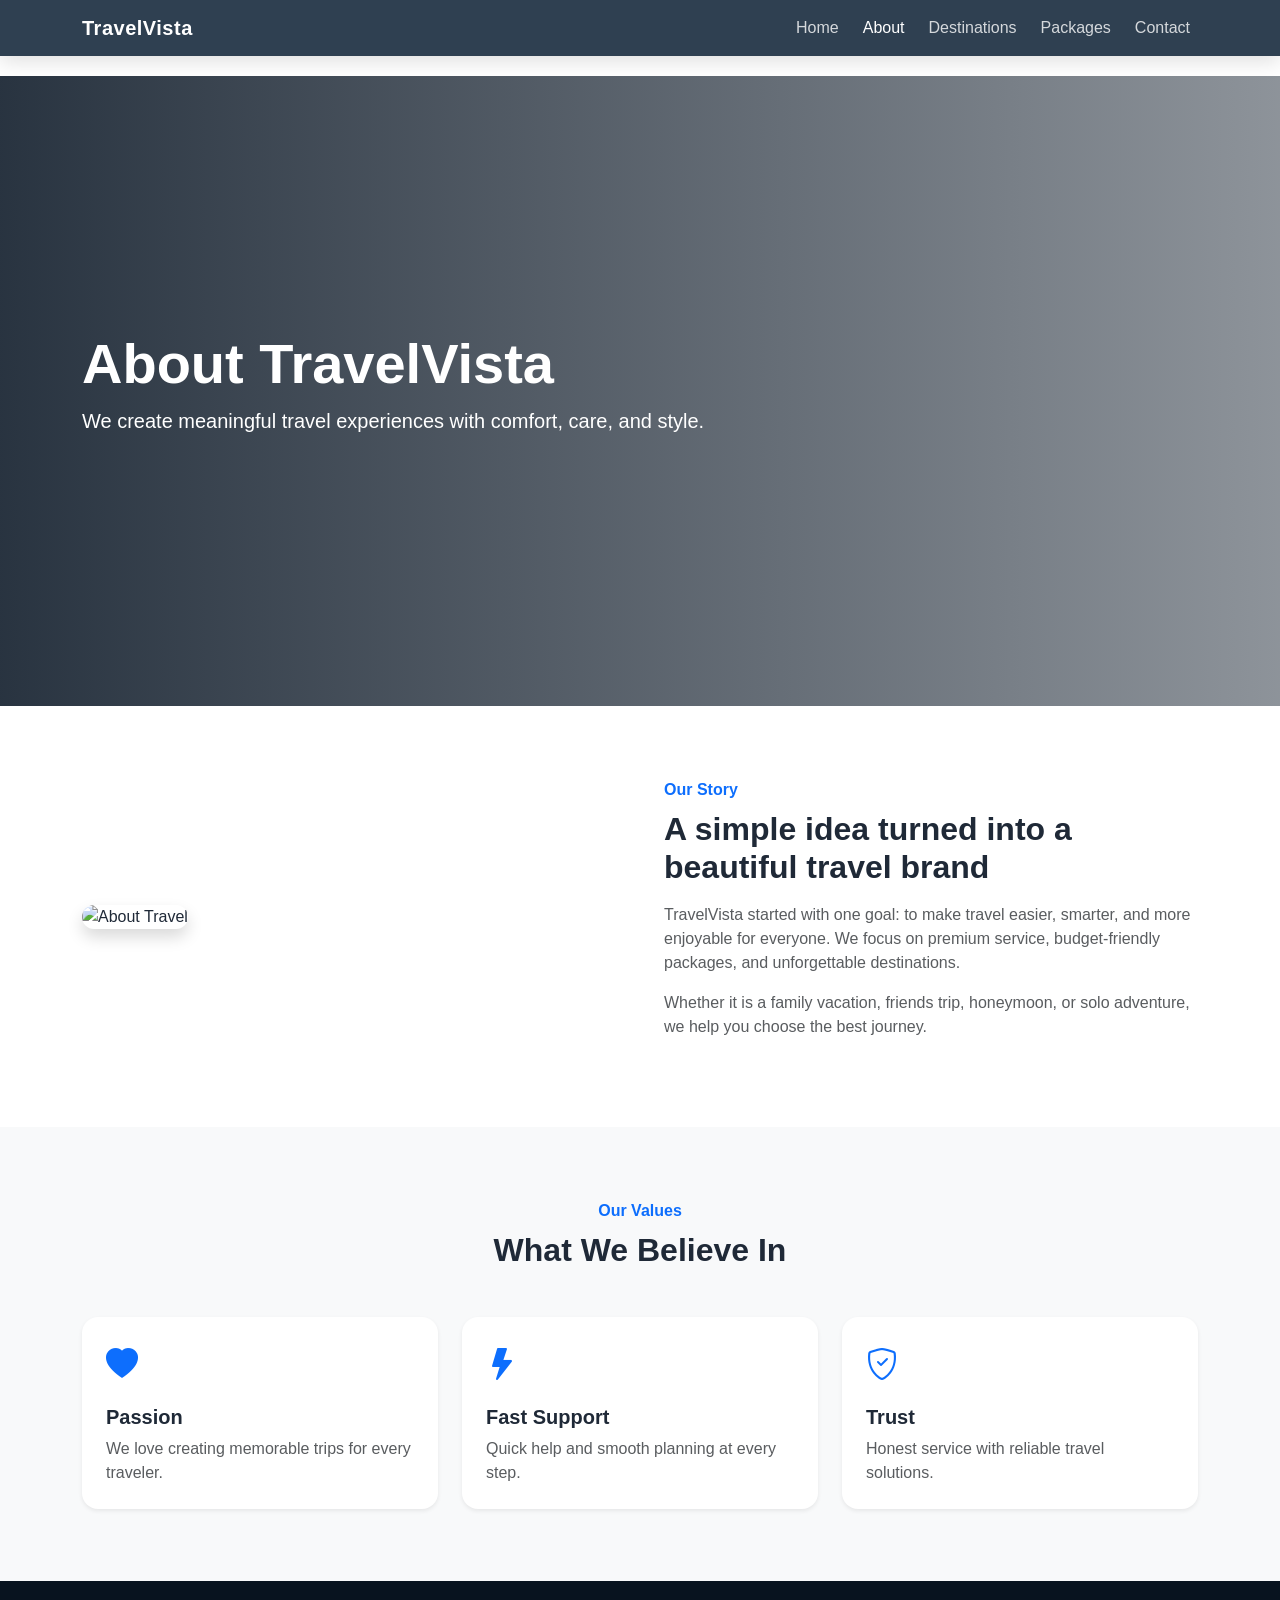
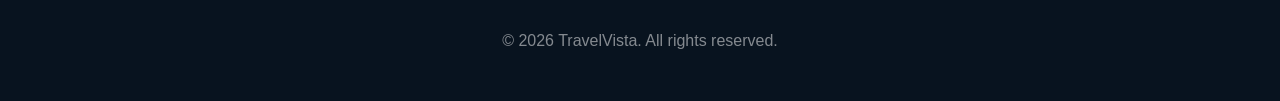
==== about.html @ 8822054f "all update" ====
<!doctype html>
<html lang="en">
<head>
  <meta charset="UTF-8" />
  <meta name="viewport" content="width=device-width, initial-scale=1.0" />
  <title>About | TravelVista</title>
  <link href="https://cdn.jsdelivr.net/npm/bootstrap@5.3.3/dist/css/bootstrap.min.css" rel="stylesheet">
  <link href="https://cdn.jsdelivr.net/npm/bootstrap-icons@1.11.3/font/bootstrap-icons.min.css" rel="stylesheet">
  <link rel="stylesheet" href="assets/css/style.css">
</head>
<body>

  <nav class="navbar navbar-expand-lg navbar-dark fixed-top glass-nav">
    <div class="container">
      <a class="navbar-brand fw-bold" href="index.html">TravelVista</a>
      <button class="navbar-toggler" type="button" data-bs-toggle="collapse" data-bs-target="#mainNav">
        <span class="navbar-toggler-icon"></span>
      </button>
      <div class="collapse navbar-collapse" id="mainNav">
        <ul class="navbar-nav ms-auto gap-lg-2">
          <li class="nav-item"><a class="nav-link" href="index.html">Home</a></li>
          <li class="nav-item"><a class="nav-link active" href="about.html">About</a></li>
          <li class="nav-item"><a class="nav-link" href="destinations.html">Destinations</a></li>
          <li class="nav-item"><a class="nav-link" href="packages.html">Packages</a></li>
          <li class="nav-item"><a class="nav-link" href="contact.html">Contact</a></li>
        </ul>
      </div>
    </div>
  </nav>

  <section class="page-hero about-hero text-white">
    <div class="hero-overlay"></div>
    <div class="container position-relative py-5">
      <div class="py-5 my-5">
        <h1 class="display-4 fw-bold">About TravelVista</h1>
        <p class="lead">We create meaningful travel experiences with comfort, care, and style.</p>
      </div>
    </div>
  </section>

  <section class="py-5">
    <div class="container py-4">
      <div class="row g-5 align-items-center">
        <div class="col-lg-6">
          <img src="https://images.unsplash.com/photo-1527631746610-bca00a040d60?auto=format&fit=crop&w=1200&q=80" class="img-fluid rounded-4 shadow" alt="About Travel">
        </div>
        <div class="col-lg-6">
          <span class="text-primary fw-semibold">Our Story</span>
          <h2 class="fw-bold mt-2">A simple idea turned into a beautiful travel brand</h2>
          <p class="text-muted mt-3">
            TravelVista started with one goal: to make travel easier, smarter, and more enjoyable for everyone.
            We focus on premium service, budget-friendly packages, and unforgettable destinations.
          </p>
          <p class="text-muted">
            Whether it is a family vacation, friends trip, honeymoon, or solo adventure, we help you choose the best journey.
          </p>
        </div>
      </div>
    </div>
  </section>

  <section class="py-5 bg-light">
    <div class="container py-4">
      <div class="text-center mb-5">
        <span class="text-primary fw-semibold">Our Values</span>
        <h2 class="fw-bold mt-2">What We Believe In</h2>
      </div>

      <div class="row g-4">
        <div class="col-md-4">
          <div class="value-card p-4 bg-white rounded-4 shadow-sm h-100">
            <i class="bi bi-heart-fill fs-2 text-primary"></i>
            <h5 class="fw-bold mt-3">Passion</h5>
            <p class="text-muted mb-0">We love creating memorable trips for every traveler.</p>
          </div>
        </div>
        <div class="col-md-4">
          <div class="value-card p-4 bg-white rounded-4 shadow-sm h-100">
            <i class="bi bi-lightning-fill fs-2 text-primary"></i>
            <h5 class="fw-bold mt-3">Fast Support</h5>
            <p class="text-muted mb-0">Quick help and smooth planning at every step.</p>
          </div>
        </div>
        <div class="col-md-4">
          <div class="value-card p-4 bg-white rounded-4 shadow-sm h-100">
            <i class="bi bi-shield-check fs-2 text-primary"></i>
            <h5 class="fw-bold mt-3">Trust</h5>
            <p class="text-muted mb-0">Honest service with reliable travel solutions.</p>
          </div>
        </div>
      </div>
    </div>
  </section>

  <footer class="footer-section text-white py-5">
    <div class="container">
      <p class="text-center mb-0 text-white-50">© 2026 TravelVista. All rights reserved.</p>
    </div>
  </footer>

  <script src="https://cdn.jsdelivr.net/npm/bootstrap@5.3.3/dist/js/bootstrap.bundle.min.js"></script>
  <script src="assets/js/main.js"></script>
</body>
</html>
---- assets/css/style.css ----
:root {
  --primary: #0d6efd;
  --dark: #0b1f33;
  --light: #f8fbff;
}

* {
  scroll-behavior: smooth;
}

body {
  font-family: Arial, sans-serif;
  background: #fff;
  color: #1f2937;
  padding-top: 76px;
}

.glass-nav {
  background: rgba(11, 31, 51, 0.85);
  backdrop-filter: blur(10px);
  box-shadow: 0 6px 20px rgba(0,0,0,0.12);
}

.navbar-brand {
  letter-spacing: 0.5px;
}

.nav-link {
  color: rgba(255,255,255,0.8) !important;
  font-weight: 500;
}

.nav-link:hover,
.nav-link.active {
  color: #fff !important;
}

.hero-section,
.page-hero {
  position: relative;
  min-height: 100vh;
  display: flex;
  align-items: center;
  background-size: cover;
  background-position: center;
}

.hero-section {
  background-image: url('https://images.unsplash.com/photo-1503220317375-aaad61436b1b?auto=format&fit=crop&w=1600&q=80');
}

.about-hero {
  min-height: 70vh;
  background-image: url('https://images.unsplash.com/photo-1500835556837-99ac94a94552?auto=format&fit=crop&w=1600&q=80');
}

.destinations-hero {
  min-height: 70vh;
  background-image: url('https://images.unsplash.com/photo-1469854523086-cc02fe5d8800?auto=format&fit=crop&w=1600&q=80');
}

.packages-hero {
  min-height: 70vh;
  background-image: url('https://images.unsplash.com/photo-1502920917128-1aa500764cbd?auto=format&fit=crop&w=1600&q=80');
}

.contact-hero {
  min-height: 70vh;
  background-image: url('https://images.unsplash.com/photo-1522093007474-d86e9bf7ba3b?auto=format&fit=crop&w=1600&q=80');
}

.hero-overlay {
  position: absolute;
  inset: 0;
  background: linear-gradient(90deg, rgba(3,16,31,0.85), rgba(3,16,31,0.45));
}

.hero-content,
.page-hero .container {
  z-index: 2;
}

.search-card {
  border-radius: 24px;
}

.destination-card,
.package-card,
.value-card,
.feature-box,
.testimonial-card {
  transition: all 0.3s ease;
}

.destination-card:hover,
.package-card:hover,
.value-card:hover,
.feature-box:hover,
.testimonial-card:hover {
  transform: translateY(-6px);
}

.destination-card img,
.package-card img {
  height: 220px;
  object-fit: cover;
}

.footer-section {
  background: #08131f;
}

.footer-section a {
  color: rgba(255,255,255,0.7);
  text-decoration: none;
}

.footer-section a:hover {
  color: #fff;
}

.form-control,
.form-select {
  border-radius: 12px;
  padding: 0.9rem 1rem;
}

.btn {
  border-radius: 12px;
}

img {
  max-width: 100%;
}

section {
  overflow: hidden;
}
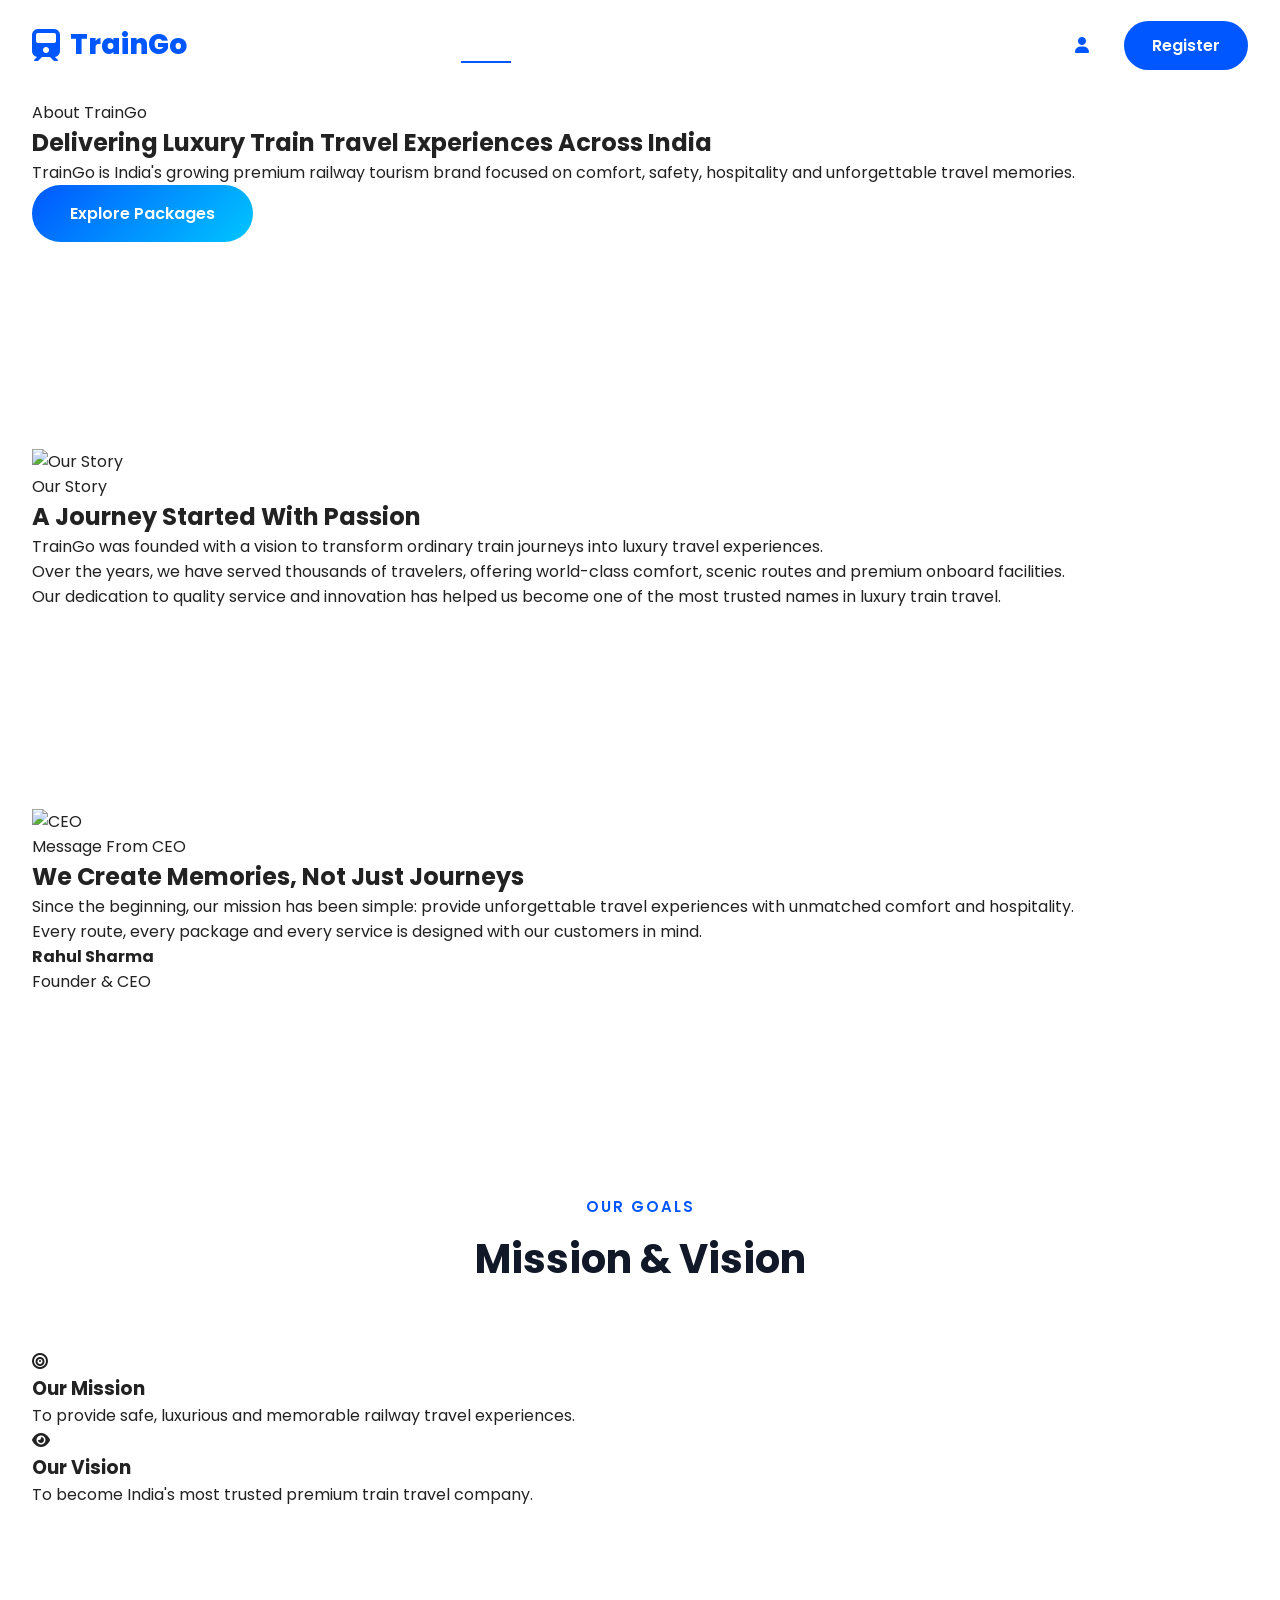
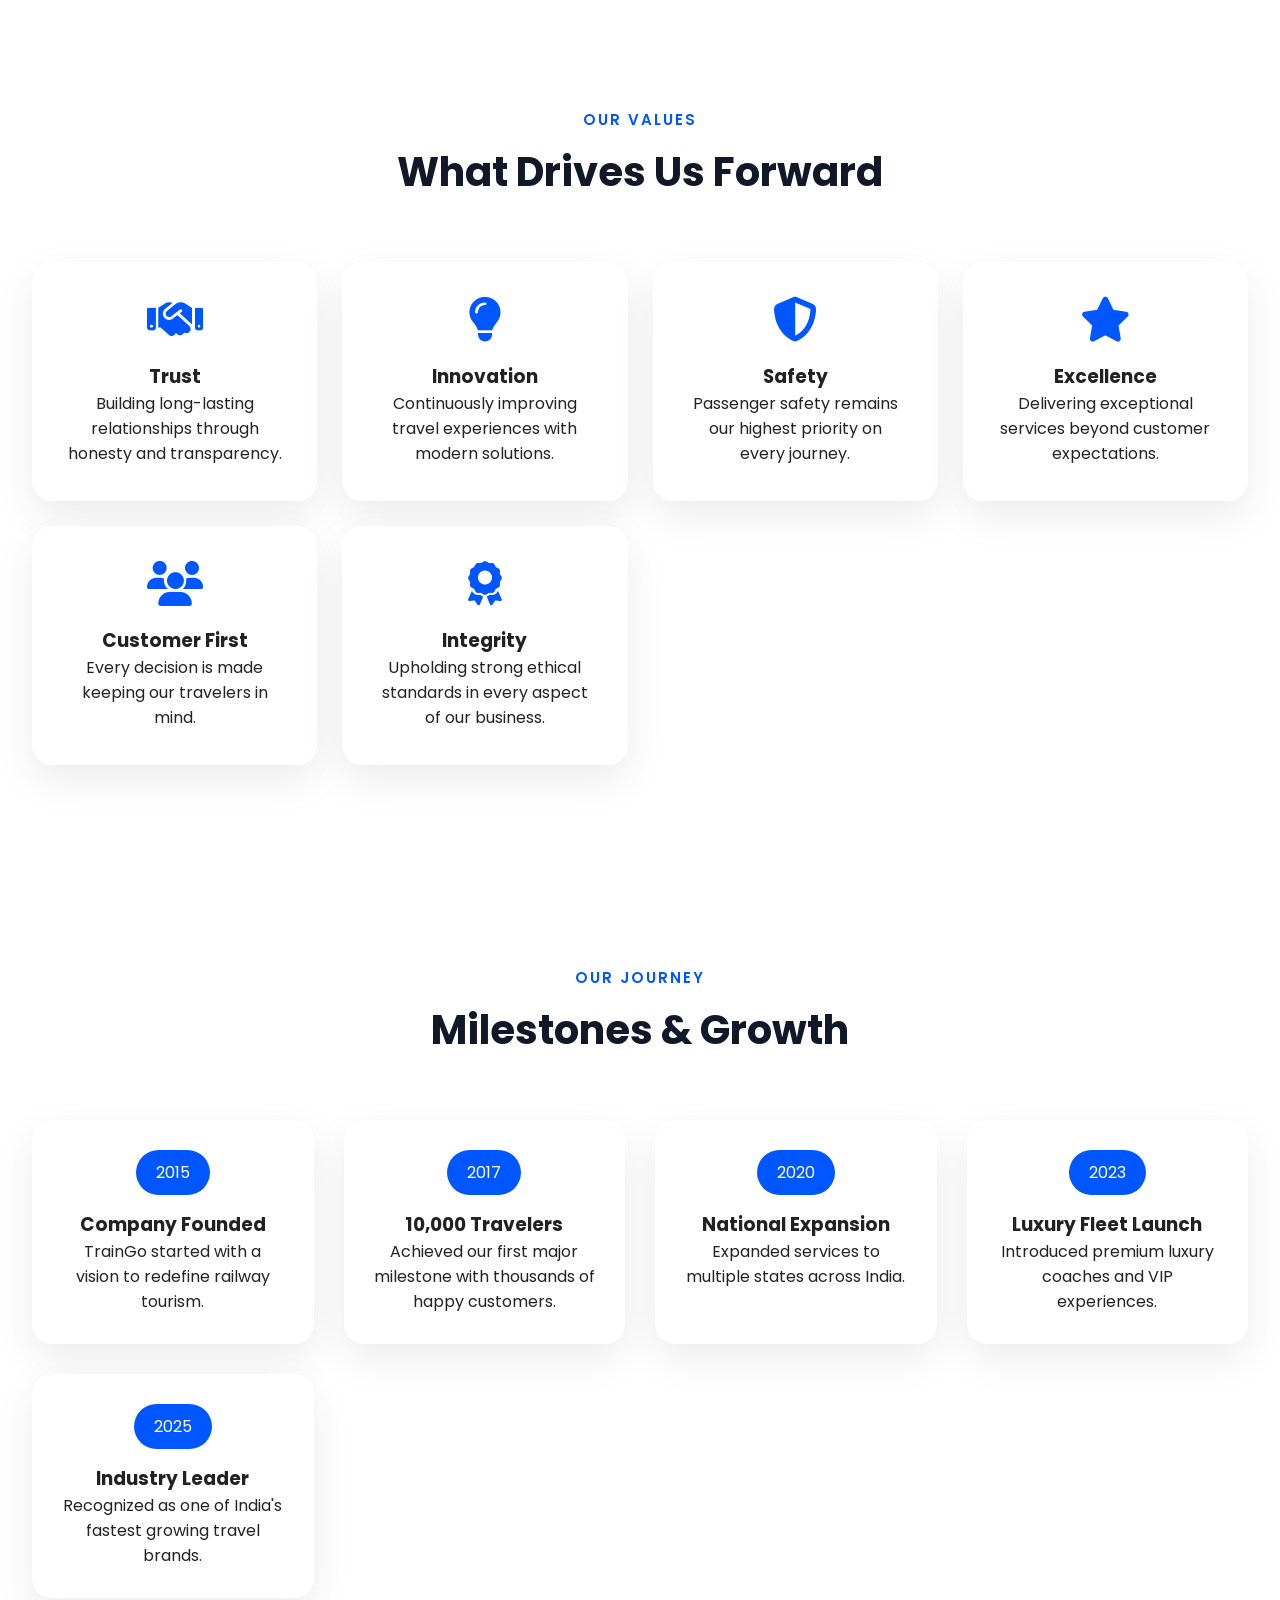
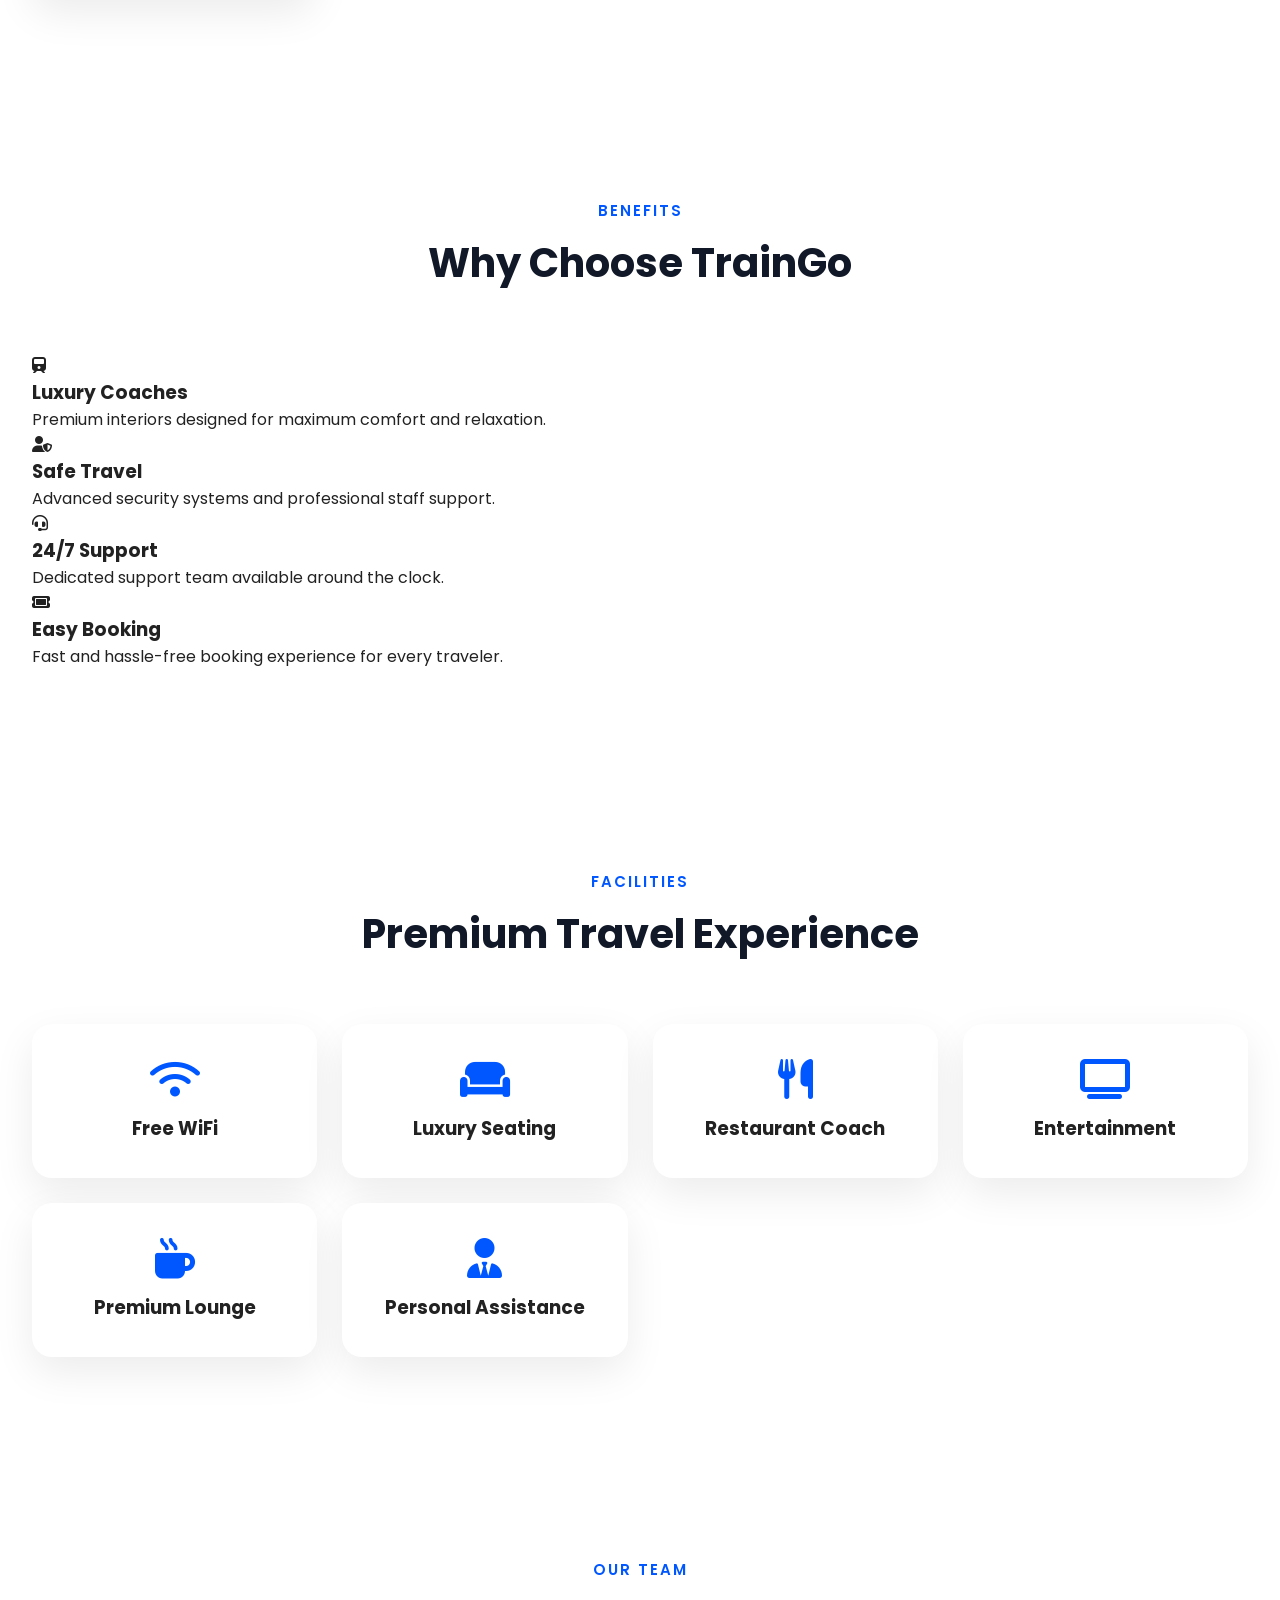
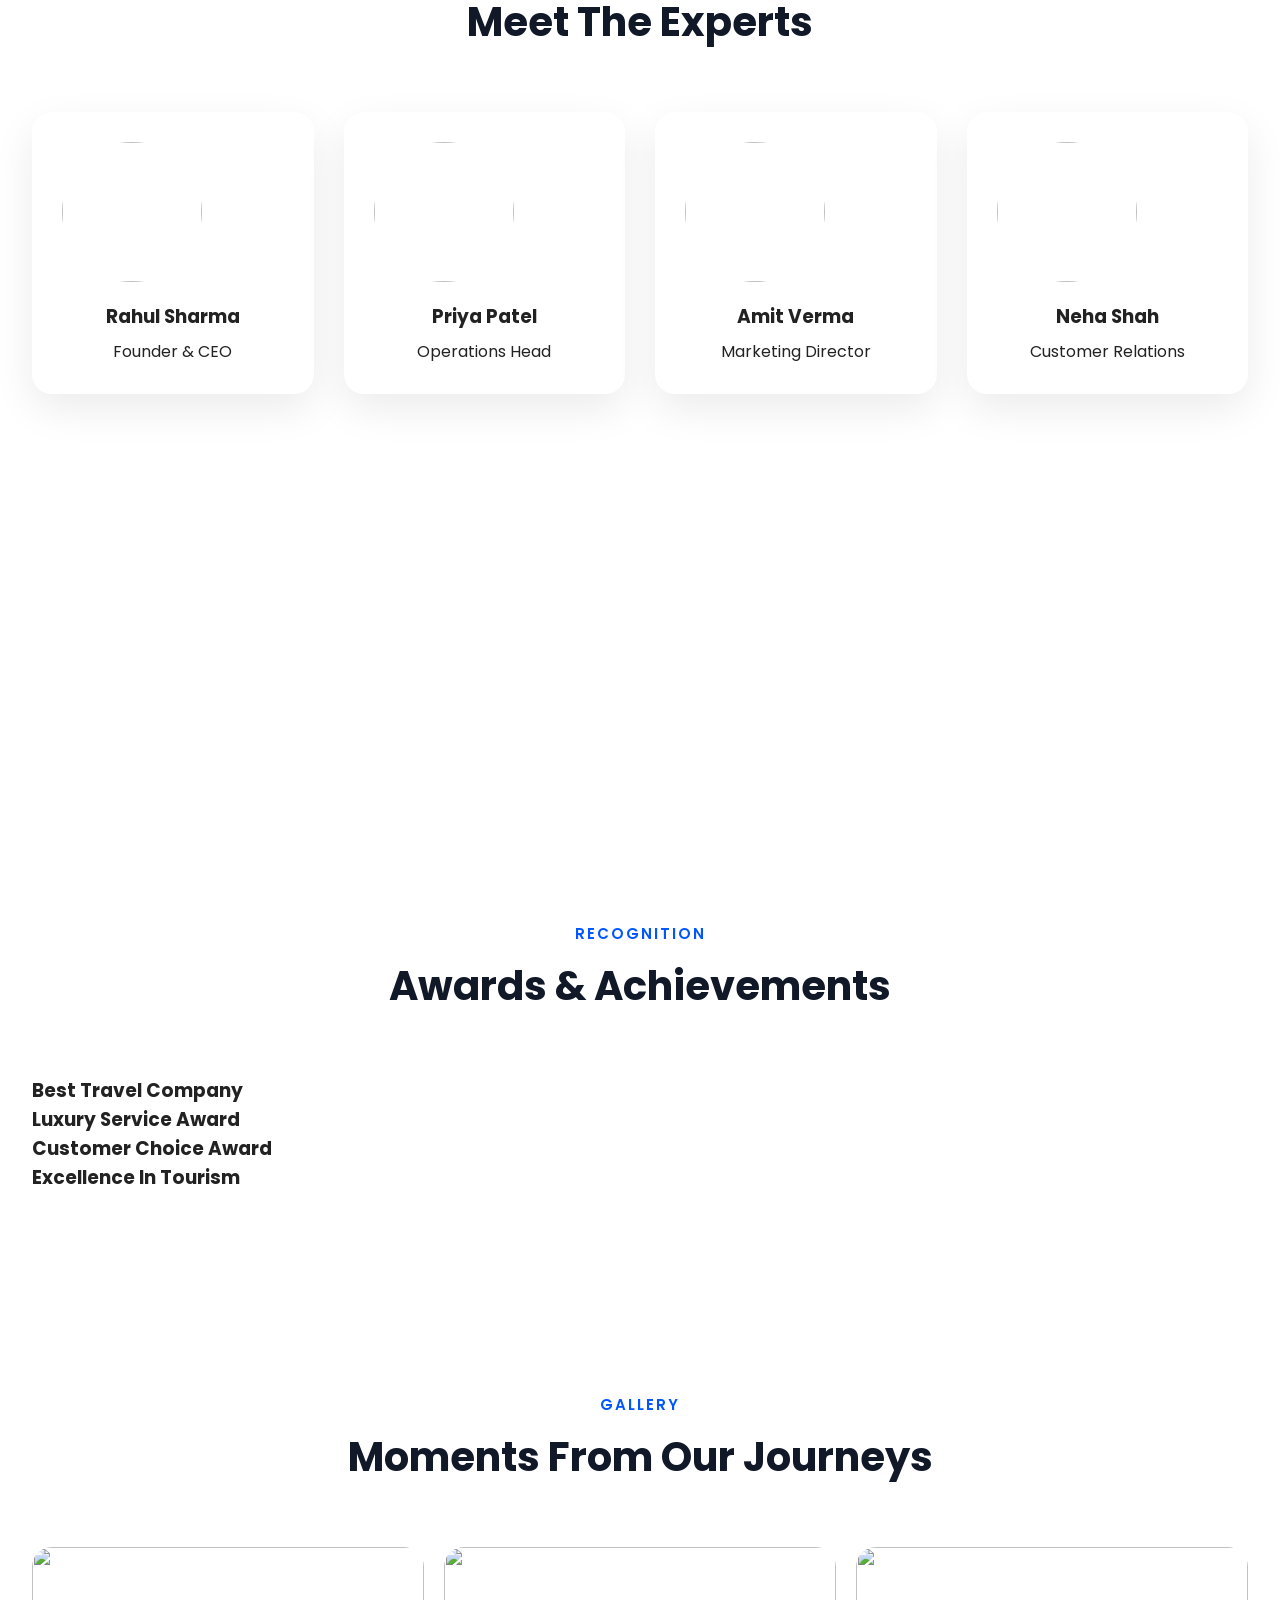
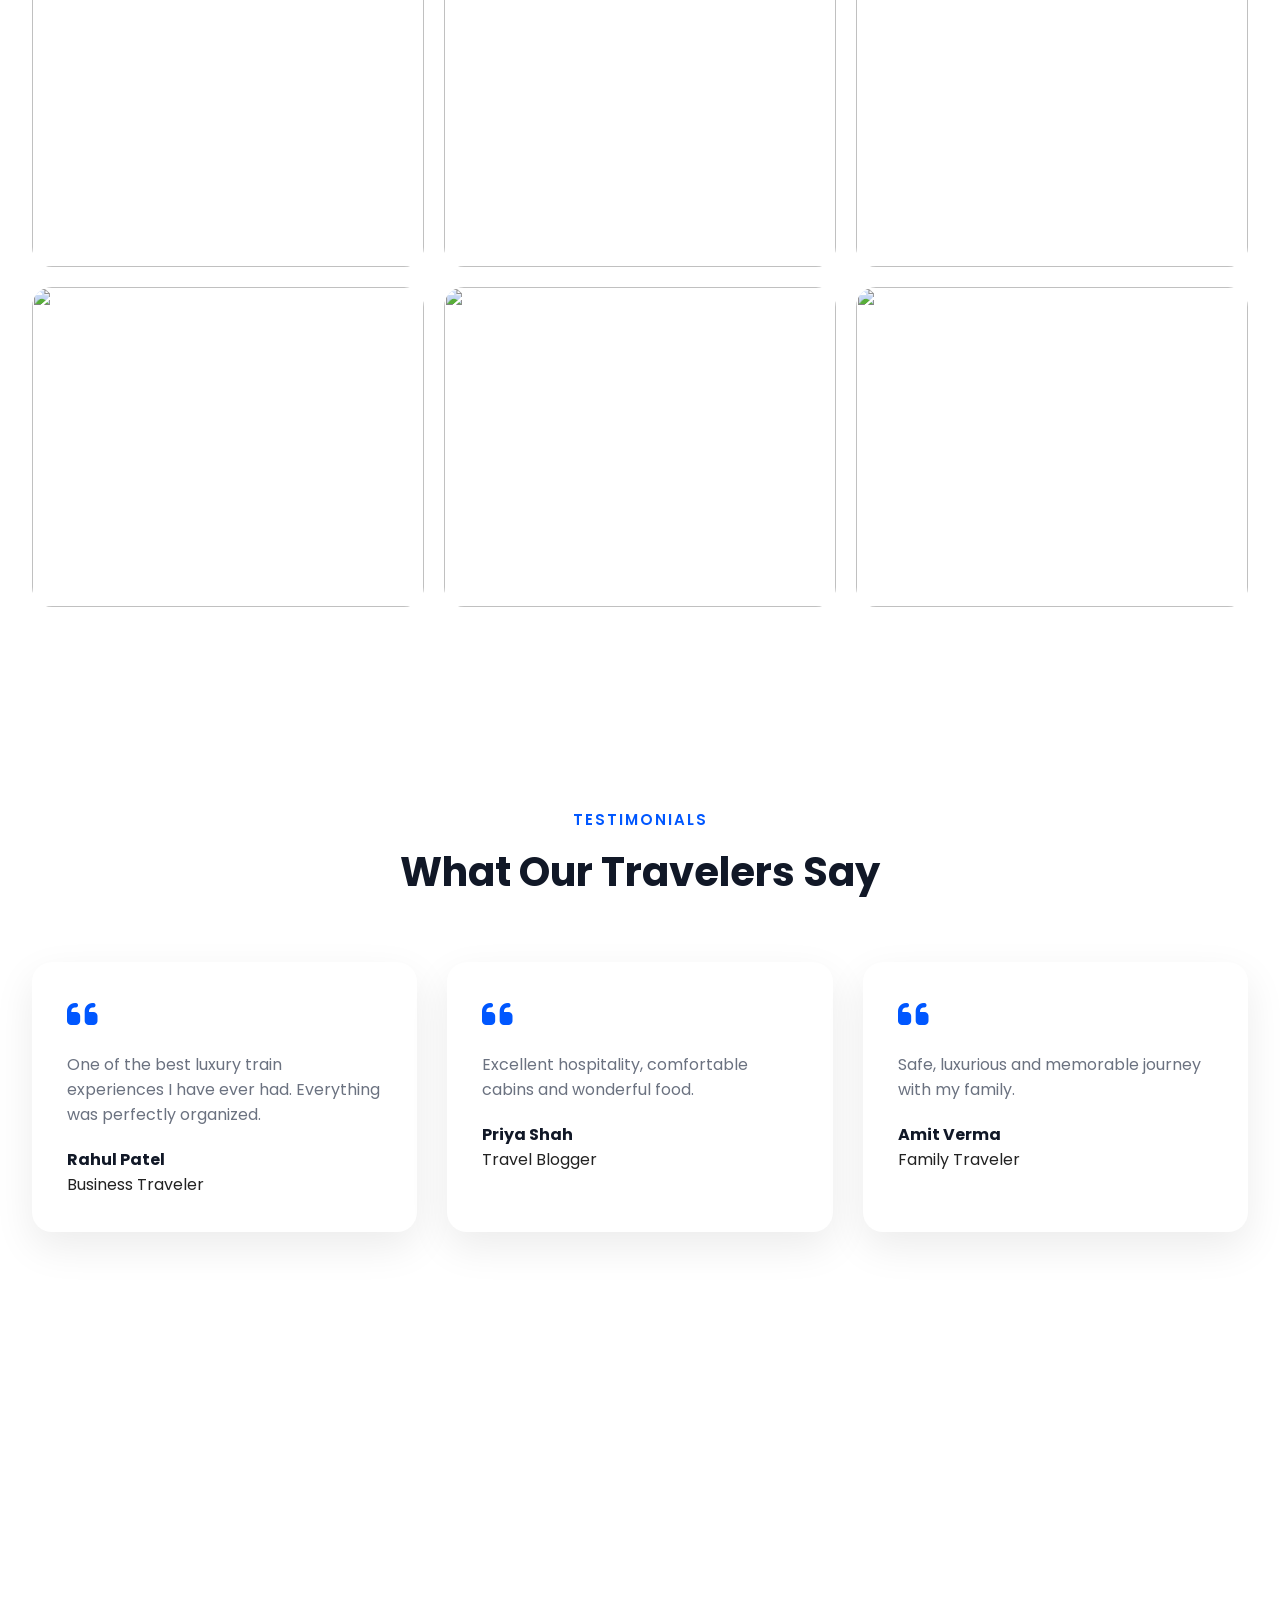
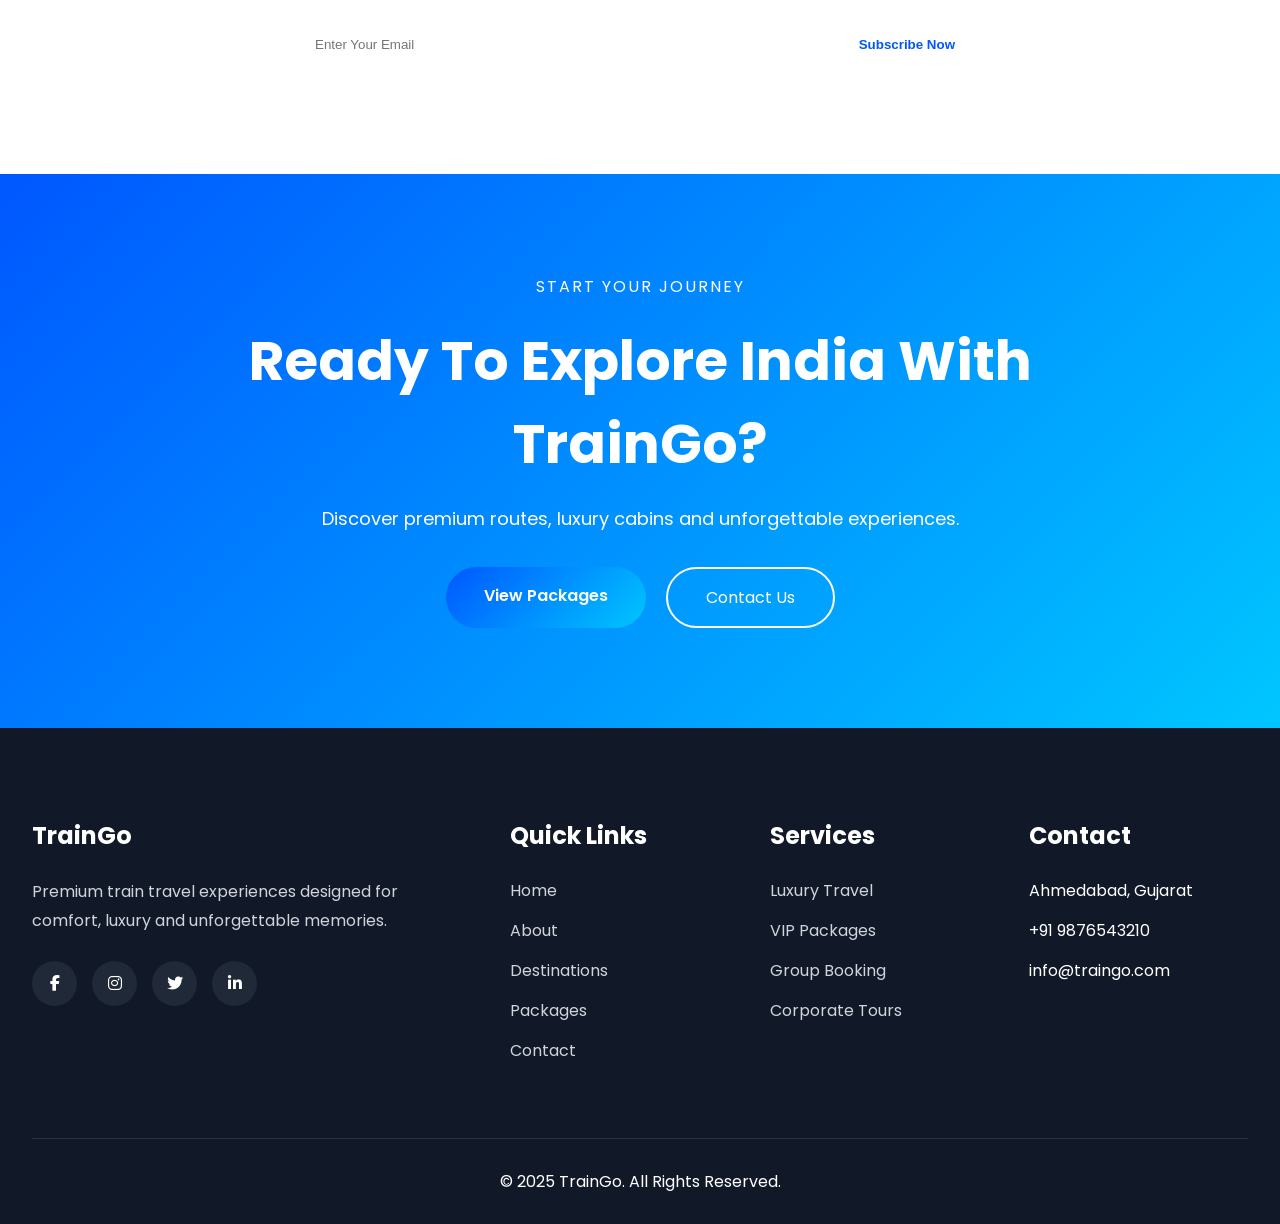
==== commit c1e2cd30: "all" ====
--- a/about.html
+++ b/about.html
@@ -1,104 +1,980 @@
-<!doctype html>
+<!DOCTYPE html>
 <html lang="en">
+
 <head>
-  <meta charset="UTF-8" />
-  <meta name="viewport" content="width=device-width, initial-scale=1.0" />
-  <title>About | TravelVista</title>
-  <link href="https://cdn.jsdelivr.net/npm/bootstrap@5.3.3/dist/css/bootstrap.min.css" rel="stylesheet">
-  <link href="https://cdn.jsdelivr.net/npm/bootstrap-icons@1.11.3/font/bootstrap-icons.min.css" rel="stylesheet">
-  <link rel="stylesheet" href="assets/css/style.css">
+    <meta charset="UTF-8">
+    <meta name="viewport" content="width=device-width, initial-scale=1.0">
+    <title>TrainGo | Luxury Train Travel</title>
+
+    <!-- <link rel="stylesheet" href="css/style.css">
+    <link rel="stylesheet" href="css/responsive.css"> -->
+
+    <link rel="stylesheet" href="./assets/css/style.css">
+    <link rel="stylesheet" href="./assets/css/responsive.css">
+
+    <link rel="preconnect" href="https://fonts.googleapis.com">
+    <link href="https://fonts.googleapis.com/css2?family=Poppins:wght@300;400;500;600;700;800&display=swap"
+        rel="stylesheet">
+
+    <link rel="stylesheet" href="https://cdnjs.cloudflare.com/ajax/libs/font-awesome/6.5.1/css/all.min.css">
 </head>
+
 <body>
 
-  <nav class="navbar navbar-expand-lg navbar-dark fixed-top glass-nav">
-    <div class="container">
-      <a class="navbar-brand fw-bold" href="index.html">TravelVista</a>
-      <button class="navbar-toggler" type="button" data-bs-toggle="collapse" data-bs-target="#mainNav">
-        <span class="navbar-toggler-icon"></span>
-      </button>
-      <div class="collapse navbar-collapse" id="mainNav">
-        <ul class="navbar-nav ms-auto gap-lg-2">
-          <li class="nav-item"><a class="nav-link" href="index.html">Home</a></li>
-          <li class="nav-item"><a class="nav-link active" href="about.html">About</a></li>
-          <li class="nav-item"><a class="nav-link" href="destinations.html">Destinations</a></li>
-          <li class="nav-item"><a class="nav-link" href="packages.html">Packages</a></li>
-          <li class="nav-item"><a class="nav-link" href="contact.html">Contact</a></li>
-        </ul>
-      </div>
-    </div>
-  </nav>
-
-  <section class="page-hero about-hero text-white">
-    <div class="hero-overlay"></div>
-    <div class="container position-relative py-5">
-      <div class="py-5 my-5">
-        <h1 class="display-4 fw-bold">About TravelVista</h1>
-        <p class="lead">We create meaningful travel experiences with comfort, care, and style.</p>
-      </div>
-    </div>
-  </section>
-
-  <section class="py-5">
-    <div class="container py-4">
-      <div class="row g-5 align-items-center">
-        <div class="col-lg-6">
-          <img src="https://images.unsplash.com/photo-1527631746610-bca00a040d60?auto=format&fit=crop&w=1200&q=80" class="img-fluid rounded-4 shadow" alt="About Travel">
-        </div>
-        <div class="col-lg-6">
-          <span class="text-primary fw-semibold">Our Story</span>
-          <h2 class="fw-bold mt-2">A simple idea turned into a beautiful travel brand</h2>
-          <p class="text-muted mt-3">
-            TravelVista started with one goal: to make travel easier, smarter, and more enjoyable for everyone.
-            We focus on premium service, budget-friendly packages, and unforgettable destinations.
-          </p>
-          <p class="text-muted">
-            Whether it is a family vacation, friends trip, honeymoon, or solo adventure, we help you choose the best journey.
-          </p>
-        </div>
-      </div>
-    </div>
-  </section>
-
-  <section class="py-5 bg-light">
-    <div class="container py-4">
-      <div class="text-center mb-5">
-        <span class="text-primary fw-semibold">Our Values</span>
-        <h2 class="fw-bold mt-2">What We Believe In</h2>
-      </div>
-
-      <div class="row g-4">
-        <div class="col-md-4">
-          <div class="value-card p-4 bg-white rounded-4 shadow-sm h-100">
-            <i class="bi bi-heart-fill fs-2 text-primary"></i>
-            <h5 class="fw-bold mt-3">Passion</h5>
-            <p class="text-muted mb-0">We love creating memorable trips for every traveler.</p>
+    <!-- ================= NAVBAR ================= -->
+
+    <header class="header">
+
+        <div class="container">
+
+            <nav class="navbar">
+
+                <div class="logo">
+                    <i class="fa-solid fa-train"></i>
+                    <span>TrainGo</span>
+                </div>
+
+                <ul class="nav-links">
+
+                    <li><a href="index.html">Home</a></li>
+
+                    <li><a href="about.html">About</a></li>
+
+                    <li><a href="destinations.html">Destinations</a></li>
+
+                    <li><a href="packages.html">Packages</a></li>
+
+                    <li><a href="contact.html">Contact</a></li>
+
+                </ul>
+
+                <div class="nav-actions">
+
+                    <a href="#" class="profile">
+                        <i class="fa-solid fa-user"></i>
+                    </a>
+
+                    <a href="login-register.html" class="register-btn">
+                        Register
+                    </a>
+
+                </div>
+
+            </nav>
+
+        </div>
+
+    </header>
+
+  <!-- ================= HERO ================= -->
+
+  <section class="about-hero">
+
+    <div class="overlay"></div>
+
+    <div class="container">
+
+      <div class="about-hero-content">
+
+        <span>
+          About TrainGo
+        </span>
+
+        <h1>
+
+          Delivering Luxury
+          Train Travel Experiences
+          Across India
+
+        </h1>
+
+        <p>
+
+          TrainGo is India's growing
+          premium railway tourism brand
+          focused on comfort, safety,
+          hospitality and unforgettable
+          travel memories.
+
+        </p>
+
+        <a href="packages.html" class="primary-btn">
+
+          Explore Packages
+
+        </a>
+
+      </div>
+
+    </div>
+
+  </section>
+
+  <!-- ================= OUR STORY ================= -->
+
+  <section class="our-story">
+
+    <div class="container">
+
+      <div class="story-grid">
+
+        <div class="story-image">
+
+          <img src="images/train1.jpg" alt="Our Story">
+
+        </div>
+
+        <div class="story-content">
+
+          <span>
+            Our Story
+          </span>
+
+          <h2>
+
+            A Journey Started
+            With Passion
+
+          </h2>
+
+          <p>
+
+            TrainGo was founded with a
+            vision to transform ordinary
+            train journeys into luxury
+            travel experiences.
+
+          </p>
+
+          <p>
+
+            Over the years, we have served
+            thousands of travelers,
+            offering world-class comfort,
+            scenic routes and premium
+            onboard facilities.
+
+          </p>
+
+          <p>
+
+            Our dedication to quality
+            service and innovation has
+            helped us become one of the
+            most trusted names in luxury
+            train travel.
+
+          </p>
+
+        </div>
+
+      </div>
+
+    </div>
+
+  </section>
+
+  <!-- ================= CEO MESSAGE ================= -->
+
+  <section class="ceo-section">
+
+    <div class="container">
+
+      <div class="ceo-grid">
+
+        <div class="ceo-image">
+
+          <img src="images/user.png" alt="CEO">
+
+        </div>
+
+        <div class="ceo-content">
+
+          <span>
+            Message From CEO
+          </span>
+
+          <h2>
+
+            We Create Memories,
+            Not Just Journeys
+
+          </h2>
+
+          <p>
+
+            Since the beginning, our
+            mission has been simple:
+            provide unforgettable travel
+            experiences with unmatched
+            comfort and hospitality.
+
+          </p>
+
+          <p>
+
+            Every route, every package
+            and every service is designed
+            with our customers in mind.
+
+          </p>
+
+          <h4>
+            Rahul Sharma
+          </h4>
+
+          <p>
+            Founder & CEO
+          </p>
+
+        </div>
+
+      </div>
+
+    </div>
+
+  </section>
+
+  <!-- ================= MISSION VISION ================= -->
+
+  <section class="mission-vision">
+
+    <div class="container">
+
+      <div class="section-title">
+
+        <span>
+          Our Goals
+        </span>
+
+        <h2>
+
+          Mission & Vision
+
+        </h2>
+
+      </div>
+
+      <div class="mv-grid">
+
+        <div class="mv-card">
+
+          <i class="fa-solid fa-bullseye"></i>
+
+          <h3>
+            Our Mission
+          </h3>
+
+          <p>
+
+            To provide safe,
+            luxurious and memorable
+            railway travel experiences.
+
+          </p>
+
+        </div>
+
+        <div class="mv-card">
+
+          <i class="fa-solid fa-eye"></i>
+
+          <h3>
+            Our Vision
+          </h3>
+
+          <p>
+
+            To become India's most
+            trusted premium train
+            travel company.
+
+          </p>
+
+        </div>
+
+      </div>
+
+    </div>
+
+  </section>
+  <!-- ================= CORE VALUES ================= -->
+
+  <section class="core-values">
+
+    <div class="container">
+
+      <div class="section-title">
+
+        <span>Our Values</span>
+
+        <h2>What Drives Us Forward</h2>
+
+      </div>
+
+      <div class="values-grid">
+
+        <div class="value-card">
+          <i class="fa-solid fa-handshake"></i>
+          <h3>Trust</h3>
+          <p>
+            Building long-lasting relationships through honesty and transparency.
+          </p>
+        </div>
+
+        <div class="value-card">
+          <i class="fa-solid fa-lightbulb"></i>
+          <h3>Innovation</h3>
+          <p>
+            Continuously improving travel experiences with modern solutions.
+          </p>
+        </div>
+
+        <div class="value-card">
+          <i class="fa-solid fa-shield-halved"></i>
+          <h3>Safety</h3>
+          <p>
+            Passenger safety remains our highest priority on every journey.
+          </p>
+        </div>
+
+        <div class="value-card">
+          <i class="fa-solid fa-star"></i>
+          <h3>Excellence</h3>
+          <p>
+            Delivering exceptional services beyond customer expectations.
+          </p>
+        </div>
+
+        <div class="value-card">
+          <i class="fa-solid fa-users"></i>
+          <h3>Customer First</h3>
+          <p>
+            Every decision is made keeping our travelers in mind.
+          </p>
+        </div>
+
+        <div class="value-card">
+          <i class="fa-solid fa-award"></i>
+          <h3>Integrity</h3>
+          <p>
+            Upholding strong ethical standards in every aspect of our business.
+          </p>
+        </div>
+
+      </div>
+
+    </div>
+
+  </section>
+
+  <!-- ================= TIMELINE ================= -->
+
+  <section class="timeline-section">
+
+    <div class="container">
+
+      <div class="section-title">
+
+        <span>Our Journey</span>
+
+        <h2>Milestones & Growth</h2>
+
+      </div>
+
+      <div class="timeline">
+
+        <div class="timeline-item">
+          <span>2015</span>
+          <h3>Company Founded</h3>
+          <p>
+            TrainGo started with a vision to redefine railway tourism.
+          </p>
+        </div>
+
+        <div class="timeline-item">
+          <span>2017</span>
+          <h3>10,000 Travelers</h3>
+          <p>
+            Achieved our first major milestone with thousands of happy customers.
+          </p>
+        </div>
+
+        <div class="timeline-item">
+          <span>2020</span>
+          <h3>National Expansion</h3>
+          <p>
+            Expanded services to multiple states across India.
+          </p>
+        </div>
+
+        <div class="timeline-item">
+          <span>2023</span>
+          <h3>Luxury Fleet Launch</h3>
+          <p>
+            Introduced premium luxury coaches and VIP experiences.
+          </p>
+        </div>
+
+        <div class="timeline-item">
+          <span>2025</span>
+          <h3>Industry Leader</h3>
+          <p>
+            Recognized as one of India's fastest growing travel brands.
+          </p>
+        </div>
+
+      </div>
+
+    </div>
+
+  </section>
+
+  <!-- ================= WHY CHOOSE US ================= -->
+
+  <section class="why-about">
+
+    <div class="container">
+
+      <div class="section-title">
+
+        <span>Benefits</span>
+
+        <h2>Why Choose TrainGo</h2>
+
+      </div>
+
+      <div class="benefits-grid">
+
+        <div class="benefit-card">
+          <i class="fa-solid fa-train"></i>
+          <h3>Luxury Coaches</h3>
+          <p>
+            Premium interiors designed for maximum comfort and relaxation.
+          </p>
+        </div>
+
+        <div class="benefit-card">
+          <i class="fa-solid fa-user-shield"></i>
+          <h3>Safe Travel</h3>
+          <p>
+            Advanced security systems and professional staff support.
+          </p>
+        </div>
+
+        <div class="benefit-card">
+          <i class="fa-solid fa-headset"></i>
+          <h3>24/7 Support</h3>
+          <p>
+            Dedicated support team available around the clock.
+          </p>
+        </div>
+
+        <div class="benefit-card">
+          <i class="fa-solid fa-ticket"></i>
+          <h3>Easy Booking</h3>
+          <p>
+            Fast and hassle-free booking experience for every traveler.
+          </p>
+        </div>
+
+      </div>
+
+    </div>
+
+  </section>
+
+  <!-- ================= PREMIUM FACILITIES ================= -->
+
+  <section class="facilities">
+
+    <div class="container">
+
+      <div class="section-title">
+
+        <span>Facilities</span>
+
+        <h2>Premium Travel Experience</h2>
+
+      </div>
+
+      <div class="facilities-grid">
+
+        <div class="facility-card">
+          <i class="fa-solid fa-wifi"></i>
+          <h3>Free WiFi</h3>
+        </div>
+
+        <div class="facility-card">
+          <i class="fa-solid fa-couch"></i>
+          <h3>Luxury Seating</h3>
+        </div>
+
+        <div class="facility-card">
+          <i class="fa-solid fa-utensils"></i>
+          <h3>Restaurant Coach</h3>
+        </div>
+
+        <div class="facility-card">
+          <i class="fa-solid fa-tv"></i>
+          <h3>Entertainment</h3>
+        </div>
+
+        <div class="facility-card">
+          <i class="fa-solid fa-mug-hot"></i>
+          <h3>Premium Lounge</h3>
+        </div>
+
+        <div class="facility-card">
+          <i class="fa-solid fa-user-tie"></i>
+          <h3>Personal Assistance</h3>
+        </div>
+
+      </div>
+
+    </div>
+
+  </section>
+
+  <!-- ================= TEAM ================= -->
+
+  <section class="team-section">
+
+    <div class="container">
+
+      <div class="section-title">
+
+        <span>Our Team</span>
+
+        <h2>Meet The Experts</h2>
+
+      </div>
+
+      <div class="team-grid">
+
+        <div class="team-card">
+          <img src="images/user.png" alt="">
+          <h3>Rahul Sharma</h3>
+          <p>Founder & CEO</p>
+        </div>
+
+        <div class="team-card">
+          <img src="images/user.png" alt="">
+          <h3>Priya Patel</h3>
+          <p>Operations Head</p>
+        </div>
+
+        <div class="team-card">
+          <img src="images/user.png" alt="">
+          <h3>Amit Verma</h3>
+          <p>Marketing Director</p>
+        </div>
+
+        <div class="team-card">
+          <img src="images/user.png" alt="">
+          <h3>Neha Shah</h3>
+          <p>Customer Relations</p>
+        </div>
+
+      </div>
+
+    </div>
+
+  </section>
+
+  <!-- ================= ACHIEVEMENTS ================= -->
+
+  <section class="achievements">
+
+    <div class="container">
+
+      <div class="stats-grid">
+
+        <div class="stat-box">
+          <h2>50K+</h2>
+          <p>Happy Travelers</p>
+        </div>
+
+        <div class="stat-box">
+          <h2>100+</h2>
+          <p>Routes Covered</p>
+        </div>
+
+        <div class="stat-box">
+          <h2>25+</h2>
+          <p>Industry Awards</p>
+        </div>
+
+        <div class="stat-box">
+          <h2>99%</h2>
+          <p>Customer Satisfaction</p>
+        </div>
+
+      </div>
+
+    </div>
+
+  </section>
+
+  <!-- ================= AWARDS ================= -->
+
+  <section class="awards">
+
+    <div class="container">
+
+      <div class="section-title">
+
+        <span>Recognition</span>
+
+        <h2>Awards & Achievements</h2>
+
+      </div>
+
+      <div class="awards-grid">
+
+        <div class="award-card">
+          <h3>Best Travel Company</h3>
+        </div>
+
+        <div class="award-card">
+          <h3>Luxury Service Award</h3>
+        </div>
+
+        <div class="award-card">
+          <h3>Customer Choice Award</h3>
+        </div>
+
+        <div class="award-card">
+          <h3>Excellence In Tourism</h3>
+        </div>
+
+      </div>
+
+    </div>
+
+  </section>
+  <!-- ================= TRAIN GALLERY ================= -->
+
+  <section class="gallery-section">
+
+    <div class="container">
+
+      <div class="section-title">
+
+        <span>Gallery</span>
+
+        <h2>
+          Moments From Our Journeys
+        </h2>
+
+      </div>
+
+      <div class="gallery-grid">
+
+        <div class="gallery-item">
+          <img src="images/train1.jpg" alt="">
+        </div>
+
+        <div class="gallery-item">
+          <img src="images/train2.jpg" alt="">
+        </div>
+
+        <div class="gallery-item">
+          <img src="images/train3.jpg" alt="">
+        </div>
+
+        <div class="gallery-item">
+          <img src="images/destination1.jpg" alt="">
+        </div>
+
+        <div class="gallery-item">
+          <img src="images/destination2.jpg" alt="">
+        </div>
+
+        <div class="gallery-item">
+          <img src="images/destination3.jpg" alt="">
+        </div>
+
+      </div>
+
+    </div>
+
+  </section>
+
+  <!-- ================= TESTIMONIALS ================= -->
+
+  <section class="testimonials-section">
+
+    <div class="container">
+
+      <div class="section-title">
+
+        <span>Testimonials</span>
+
+        <h2>
+          What Our Travelers Say
+        </h2>
+
+      </div>
+
+      <div class="testimonial-grid">
+
+        <div class="testimonial-card">
+
+          <div class="quote-icon">
+            <i class="fa-solid fa-quote-left"></i>
           </div>
-        </div>
-        <div class="col-md-4">
-          <div class="value-card p-4 bg-white rounded-4 shadow-sm h-100">
-            <i class="bi bi-lightning-fill fs-2 text-primary"></i>
-            <h5 class="fw-bold mt-3">Fast Support</h5>
-            <p class="text-muted mb-0">Quick help and smooth planning at every step.</p>
+
+          <p>
+            One of the best luxury train experiences I have ever had.
+            Everything was perfectly organized.
+          </p>
+
+          <h4>
+            Rahul Patel
+          </h4>
+
+          <span>
+            Business Traveler
+          </span>
+
+        </div>
+
+        <div class="testimonial-card">
+
+          <div class="quote-icon">
+            <i class="fa-solid fa-quote-left"></i>
           </div>
-        </div>
-        <div class="col-md-4">
-          <div class="value-card p-4 bg-white rounded-4 shadow-sm h-100">
-            <i class="bi bi-shield-check fs-2 text-primary"></i>
-            <h5 class="fw-bold mt-3">Trust</h5>
-            <p class="text-muted mb-0">Honest service with reliable travel solutions.</p>
+
+          <p>
+            Excellent hospitality, comfortable cabins and wonderful food.
+          </p>
+
+          <h4>
+            Priya Shah
+          </h4>
+
+          <span>
+            Travel Blogger
+          </span>
+
+        </div>
+
+        <div class="testimonial-card">
+
+          <div class="quote-icon">
+            <i class="fa-solid fa-quote-left"></i>
           </div>
-        </div>
-      </div>
-    </div>
-  </section>
-
-  <footer class="footer-section text-white py-5">
-    <div class="container">
-      <p class="text-center mb-0 text-white-50">© 2026 TravelVista. All rights reserved.</p>
-    </div>
+
+          <p>
+            Safe, luxurious and memorable journey with my family.
+          </p>
+
+          <h4>
+            Amit Verma
+          </h4>
+
+          <span>
+            Family Traveler
+          </span>
+
+        </div>
+
+      </div>
+
+    </div>
+
+  </section>
+
+  <!-- ================= NEWSLETTER ================= -->
+
+  <section class="newsletter-section">
+
+    <div class="container">
+
+      <div class="newsletter-content">
+
+        <span>
+          Stay Updated
+        </span>
+
+        <h2>
+          Subscribe To Our Newsletter
+        </h2>
+
+        <p>
+          Get travel updates, offers and exclusive package deals.
+        </p>
+
+        <form class="newsletter-form">
+
+          <input type="email" placeholder="Enter Your Email">
+
+          <button type="submit">
+            Subscribe Now
+          </button>
+
+        </form>
+
+      </div>
+
+    </div>
+
+  </section>
+
+  <!-- ================= CTA SECTION ================= -->
+
+  <section class="about-cta">
+
+    <div class="container">
+
+      <div class="cta-content">
+
+        <span>
+          Start Your Journey
+        </span>
+
+        <h2>
+          Ready To Explore India
+          With TrainGo?
+        </h2>
+
+        <p>
+          Discover premium routes, luxury cabins and unforgettable experiences.
+        </p>
+
+        <div class="cta-buttons">
+
+          <a href="packages.html" class="primary-btn">
+
+            View Packages
+
+          </a>
+
+          <a href="contact.html" class="secondary-btn">
+
+            Contact Us
+
+          </a>
+
+        </div>
+
+      </div>
+
+    </div>
+
+  </section>
+
+  <!-- ================= FOOTER ================= -->
+
+  <footer class="footer">
+
+    <div class="container">
+
+      <div class="footer-grid">
+
+        <div class="footer-column">
+
+          <h3>TrainGo</h3>
+
+          <p>
+            Premium train travel experiences designed for comfort,
+            luxury and unforgettable memories.
+          </p>
+
+          <div class="social-links">
+
+            <a href="#">
+              <i class="fab fa-facebook-f"></i>
+            </a>
+
+            <a href="#">
+              <i class="fab fa-instagram"></i>
+            </a>
+
+            <a href="#">
+              <i class="fab fa-twitter"></i>
+            </a>
+
+            <a href="#">
+              <i class="fab fa-linkedin-in"></i>
+            </a>
+
+          </div>
+
+        </div>
+
+        <div class="footer-column">
+
+          <h3>Quick Links</h3>
+
+          <ul>
+
+            <li><a href="index.html">Home</a></li>
+
+            <li><a href="about.html">About</a></li>
+
+            <li><a href="destinations.html">Destinations</a></li>
+
+            <li><a href="packages.html">Packages</a></li>
+
+            <li><a href="contact.html">Contact</a></li>
+
+          </ul>
+
+        </div>
+
+        <div class="footer-column">
+
+          <h3>Services</h3>
+
+          <ul>
+
+            <li><a href="#">Luxury Travel</a></li>
+
+            <li><a href="#">VIP Packages</a></li>
+
+            <li><a href="#">Group Booking</a></li>
+
+            <li><a href="#">Corporate Tours</a></li>
+
+          </ul>
+
+        </div>
+
+        <div class="footer-column">
+
+          <h3>Contact</h3>
+
+          <ul>
+
+            <li>Ahmedabad, Gujarat</li>
+
+            <li>+91 9876543210</li>
+
+            <li>info@traingo.com</li>
+
+          </ul>
+
+        </div>
+
+      </div>
+
+      <div class="footer-bottom">
+
+        <p>
+          © 2025 TrainGo. All Rights Reserved.
+        </p>
+
+      </div>
+
+    </div>
+
   </footer>
 
-  <script src="https://cdn.jsdelivr.net/npm/bootstrap@5.3.3/dist/js/bootstrap.bundle.min.js"></script>
-  <script src="assets/js/main.js"></script>
+  <script src="./assets/js/main.js"></script>
+  <script src="./assets/js/animations.js"></script>
+
 </body>
+
 </html>
--- a/assets/css/style.css
+++ b/assets/css/style.css
@@ -1,138 +1,1668 @@
+/* =========================
+   GOOGLE FONT
+========================= */
+
+@import url('https://fonts.googleapis.com/css2?family=Poppins:wght@300;400;500;600;700;800;900&display=swap');
+
+
+/* =========================
+   RESET
+========================= */
+
+* {
+  margin: 0;
+  padding: 0;
+  box-sizing: border-box;
+  text-decoration: none;
+  list-style: none;
+}
+
+html {
+  scroll-behavior: smooth;
+}
+
+body {
+  font-family: 'Poppins', sans-serif;
+  background: #ffffff;
+  color: #222;
+  overflow-x: hidden;
+}
+
+
+/* =========================
+   ROOT COLORS
+========================= */
+
 :root {
-  --primary: #0d6efd;
-  --dark: #0b1f33;
-  --light: #f8fbff;
-}
-
-* {
-  scroll-behavior: smooth;
-}
+
+  --primary: #0057ff;
+
+  --secondary: #00c6ff;
+
+  --dark: #111827;
+
+  --dark-light: #1f2937;
+
+  --white: #ffffff;
+
+  --gray: #6b7280;
+
+  --light: #f5f7fa;
+
+  --shadow:
+    0 15px 40px rgba(0, 0, 0, 0.08);
+
+}
+
+
+/* =========================
+   COMMON CONTAINER
+========================= */
+
+.container {
+
+  width: 90%;
+
+  max-width: 1450px;
+
+  margin: auto;
+
+}
+
+
+/* =========================
+   COMMON SPACING
+========================= */
+
+section {
+
+  padding: 100px 0;
+
+}
+
+
+/* =========================
+   COMMON TITLES
+========================= */
+
+.section-title {
+
+  text-align: center;
+
+  margin-bottom: 60px;
+
+}
+
+.section-title span {
+
+  color: var(--primary);
+
+  font-size: 15px;
+
+  font-weight: 600;
+
+  text-transform: uppercase;
+
+  letter-spacing: 2px;
+
+}
+
+.section-title h2 {
+
+  font-size: 45px;
+
+  margin-top: 10px;
+
+  color: var(--dark);
+
+}
+
+
+/* =========================
+   BUTTONS
+========================= */
+
+.primary-btn {
+
+  display: inline-block;
+
+  padding: 16px 38px;
+
+  border-radius: 50px;
+
+  background: linear-gradient(135deg,
+      var(--primary),
+      var(--secondary));
+
+  color: #fff;
+
+  font-weight: 600;
+
+  transition: .4s;
+
+}
+
+.primary-btn:hover {
+
+  transform: translateY(-5px);
+
+  box-shadow:
+    0 15px 35px rgba(0, 87, 255, .3);
+
+}
+
+
+.secondary-btn {
+
+  display: inline-block;
+
+  padding: 16px 38px;
+
+  border-radius: 50px;
+
+  border: 2px solid #fff;
+
+  color: #fff;
+
+  transition: .4s;
+
+}
+
+.secondary-btn:hover {
+
+  background: #fff;
+
+  color: #000;
+
+}
+
+
+/* =========================
+   HEADER
+========================= */
+
+.header {
+
+  position: fixed;
+
+  top: 0;
+
+  left: 0;
+
+  width: 100%;
+
+  z-index: 999;
+
+  backdrop-filter: blur(15px);
+
+  background:
+    rgba(255, 255, 255, .1);
+
+  transition: .4s;
+
+}
+
+
+/* JS MA CLASS ADD THASE */
+
+.header.active {
+
+  background: #fff;
+
+  box-shadow: var(--shadow);
+
+}
+
+
+/* =========================
+   NAVBAR
+========================= */
+
+.navbar {
+
+  height: 90px;
+
+  display: flex;
+
+  align-items: center;
+
+  justify-content: space-between;
+
+}
+
+.logo {
+
+  display: flex;
+
+  align-items: center;
+
+  gap: 10px;
+
+  font-size: 28px;
+
+  font-weight: 800;
+
+  color: var(--primary);
+
+}
+
+.logo i {
+
+  font-size: 32px;
+
+}
+
+.nav-links {
+
+  display: flex;
+
+  gap: 35px;
+
+}
+
+.nav-links a {
+
+  color: #fff;
+
+  font-weight: 500;
+
+  position: relative;
+
+}
+
+.header.active .nav-links a {
+
+  color: #222;
+
+}
+
+.nav-links a::after {
+
+  content: "";
+
+  position: absolute;
+
+  left: 0;
+
+  bottom: -6px;
+
+  width: 0;
+
+  height: 2px;
+
+  background: var(--primary);
+
+  transition: .4s;
+
+}
+
+.nav-links a:hover::after,
+
+.nav-links .active::after {
+
+  width: 100%;
+
+}
+
+.nav-actions {
+
+  display: flex;
+
+  align-items: center;
+
+  gap: 20px;
+
+}
+
+.profile {
+
+  width: 45px;
+
+  height: 45px;
+
+  border-radius: 50%;
+
+  display: flex;
+
+  align-items: center;
+
+  justify-content: center;
+
+  background: #fff;
+
+  color: var(--primary);
+
+}
+
+.register-btn {
+
+  padding: 12px 28px;
+
+  border-radius: 40px;
+
+  background: var(--primary);
+
+  color: #fff;
+
+  font-weight: 600;
+
+}
+
+
+/* =========================
+   HERO SECTION
+========================= */
+
+.hero {
+
+  min-height: 100vh;
+
+  background:
+    url('../images/hero-banner.jpg') center/cover;
+
+  position: relative;
+
+  display: flex;
+
+  align-items: center;
+
+}
+
+.hero-overlay {
+
+  position: absolute;
+
+  inset: 0;
+
+  background:
+    rgba(0, 0, 0, .55);
+
+}
+
+.hero-content {
+
+  position: relative;
+
+  z-index: 2;
+
+  max-width: 850px;
+
+}
+
+.hero-tag {
+
+  color: #fff;
+
+  display: inline-block;
+
+  margin-bottom: 20px;
+
+  padding: 10px 20px;
+
+  border-radius: 30px;
+
+  background:
+    rgba(255, 255, 255, .15);
+
+  backdrop-filter: blur(10px);
+
+}
+
+.hero-content h1 {
+
+  font-size: 72px;
+
+  line-height: 1.1;
+
+  color: #fff;
+
+}
+
+.hero-content p {
+
+  color: #f1f1f1;
+
+  margin: 30px 0;
+
+  font-size: 18px;
+
+  max-width: 700px;
+
+}
+
+.hero-buttons {
+
+  display: flex;
+
+  gap: 20px;
+
+}
+
+/* =========================
+   SEARCH SECTION
+========================= */
+
+.booking-search {
+  margin-top: -80px;
+  position: relative;
+  z-index: 10;
+}
+
+.search-card {
+
+  background: #fff;
+
+  padding: 50px;
+
+  border-radius: 25px;
+
+  box-shadow: var(--shadow);
+
+}
+
+.search-card h2 {
+
+  text-align: center;
+
+  margin-bottom: 35px;
+
+  color: var(--dark);
+
+}
+
+.search-card form {
+
+  display: grid;
+
+  grid-template-columns:
+    repeat(5, 1fr);
+
+  gap: 20px;
+
+}
+
+
+.form-group {
+
+  display: flex;
+
+  flex-direction: column;
+
+}
+
+.form-group label {
+
+  margin-bottom: 10px;
+
+  font-weight: 600;
+
+  color: var(--dark);
+
+}
+
+.form-group input,
+.form-group select {
+
+  height: 55px;
+
+  border: 1px solid #ddd;
+
+  border-radius: 12px;
+
+  padding: 0 15px;
+
+  outline: none;
+
+}
+
+.search-card button {
+
+  border: none;
+
+  border-radius: 12px;
+
+  background: var(--primary);
+
+  color: #fff;
+
+  cursor: pointer;
+
+  font-weight: 600;
+
+}
+
+
+/* =========================
+   DESTINATION SECTION
+========================= */
+
+.destination-grid {
+
+  display: grid;
+
+  grid-template-columns:
+    repeat(auto-fit, minmax(350px, 1fr));
+
+  gap: 30px;
+
+}
+
+.destination-card {
+
+  background: #fff;
+
+  overflow: hidden;
+
+  border-radius: 25px;
+
+  box-shadow: var(--shadow);
+
+  transition: .4s;
+
+}
+
+.destination-card:hover {
+
+  transform:
+    translateY(-12px);
+
+}
+
+.destination-card img {
+
+  width: 100%;
+
+  height: 280px;
+
+  object-fit: cover;
+
+  transition: .5s;
+
+}
+
+.destination-card:hover img {
+
+  transform: scale(1.1);
+
+}
+
+.destination-content {
+
+  padding: 25px;
+
+}
+
+.destination-content h3 {
+
+  font-size: 26px;
+
+  margin-bottom: 10px;
+
+}
+
+.destination-content p {
+
+  color: var(--gray);
+
+}
+
+
+/* =========================
+   PACKAGE SECTION
+========================= */
+
+.package-grid {
+
+  display: grid;
+
+  grid-template-columns:
+    repeat(auto-fit, minmax(350px, 1fr));
+
+  gap: 30px;
+
+}
+
+.package-card {
+
+  background: #fff;
+
+  padding: 40px;
+
+  border-radius: 25px;
+
+  box-shadow: var(--shadow);
+
+  transition: .4s;
+
+  text-align: center;
+
+}
+
+.package-card:hover {
+
+  transform:
+    translateY(-12px);
+
+}
+
+.package-card.featured {
+
+  background:
+    linear-gradient(135deg,
+      var(--primary),
+      var(--secondary));
+
+  color: #fff;
+
+}
+
+.package-card h3 {
+
+  font-size: 28px;
+
+}
+
+.package-card h1 {
+
+  margin: 25px 0;
+
+  font-size: 50px;
+
+}
+
+.package-card ul {
+
+  margin: 30px 0;
+
+}
+
+.package-card ul li {
+
+  margin: 15px 0;
+
+}
+
+
+/* =========================
+   FEATURES
+========================= */
+
+.features-grid {
+
+  display: grid;
+
+  grid-template-columns:
+    repeat(auto-fit, minmax(280px, 1fr));
+
+  gap: 25px;
+
+}
+
+.feature-card {
+
+  background: #fff;
+
+  padding: 35px;
+
+  border-radius: 20px;
+
+  text-align: center;
+
+  box-shadow: var(--shadow);
+
+  transition: .4s;
+
+}
+
+.feature-card:hover {
+
+  transform:
+    translateY(-10px);
+
+}
+
+.feature-card i {
+
+  font-size: 45px;
+
+  color: var(--primary);
+
+  margin-bottom: 20px;
+
+}
+
+.feature-card h3 {
+
+  margin-bottom: 15px;
+
+}
+
+
+/* =========================
+   STATS
+========================= */
+
+.stats {
+
+  background:
+    linear-gradient(135deg,
+      var(--primary),
+      var(--secondary));
+
+}
+
+.stats-grid {
+
+  display: grid;
+
+  grid-template-columns:
+    repeat(4, 1fr);
+
+  gap: 30px;
+
+}
+
+.stat-box {
+
+  text-align: center;
+
+  color: #fff;
+
+}
+
+.stat-box h2 {
+
+  font-size: 60px;
+
+  margin-bottom: 10px;
+
+}
+
+.stat-box p {
+
+  font-size: 18px;
+
+}
+
+
+/* =========================
+   TEAM
+========================= */
+
+.team-grid {
+
+  display: grid;
+
+  grid-template-columns:
+    repeat(auto-fit, minmax(280px, 1fr));
+
+  gap: 30px;
+
+}
+
+.team-card {
+
+  background: #fff;
+
+  text-align: center;
+
+  padding: 30px;
+
+  border-radius: 20px;
+
+  box-shadow: var(--shadow);
+
+}
+
+.team-card img {
+
+  width: 140px;
+
+  height: 140px;
+
+  border-radius: 50%;
+
+  object-fit: cover;
+
+  margin-bottom: 20px;
+
+}
+
+.team-card h3 {
+
+  margin-bottom: 8px;
+
+}
+
+
+/* =========================
+   GALLERY
+========================= */
+
+.gallery-grid {
+
+  display: grid;
+
+  grid-template-columns:
+    repeat(3, 1fr);
+
+  gap: 20px;
+
+}
+
+.gallery-item {
+
+  overflow: hidden;
+
+  border-radius: 20px;
+
+}
+
+.gallery-item img {
+
+  width: 100%;
+
+  height: 320px;
+
+  object-fit: cover;
+
+  transition: .5s;
+
+}
+
+.gallery-item:hover img {
+
+  transform: scale(1.1);
+
+}
+
+
+/* =========================
+   TESTIMONIALS
+========================= */
+
+.testimonial-grid {
+
+  display: grid;
+
+  grid-template-columns:
+    repeat(auto-fit, minmax(320px, 1fr));
+
+  gap: 30px;
+
+}
+
+.testimonial-card {
+
+  background: #fff;
+
+  padding: 35px;
+
+  border-radius: 20px;
+
+  box-shadow: var(--shadow);
+
+}
+
+.testimonial-card i {
+
+  font-size: 35px;
+
+  color: var(--primary);
+
+  margin-bottom: 20px;
+
+}
+
+.testimonial-card p {
+
+  color: var(--gray);
+
+  margin-bottom: 20px;
+
+}
+
+.testimonial-card h4 {
+
+  color: var(--dark);
+
+}
+
+
+/* =========================
+   NEWSLETTER
+========================= */
+
+.newsletter {
+
+  background:
+    linear-gradient(135deg,
+      var(--primary),
+      var(--secondary));
+
+}
+
+.newsletter-content {
+
+  text-align: center;
+
+  color: #fff;
+
+}
+
+.newsletter-content h2 {
+
+  font-size: 48px;
+
+  margin-bottom: 20px;
+
+}
+
+.newsletter-content p {
+
+  max-width: 700px;
+
+  margin: auto;
+
+}
+
+.newsletter-form {
+
+  max-width: 700px;
+
+  margin: 40px auto 0;
+
+  display: flex;
+
+  gap: 15px;
+
+}
+
+.newsletter-form input {
+
+  flex: 1;
+
+  height: 60px;
+
+  border: none;
+
+  border-radius: 50px;
+
+  padding: 0 25px;
+
+  outline: none;
+
+}
+
+.newsletter-form button {
+
+  border: none;
+
+  padding: 0 35px;
+
+  border-radius: 50px;
+
+  background: #fff;
+
+  color: var(--primary);
+
+  font-weight: 700;
+
+  cursor: pointer;
+
+}
+
+/* =========================
+   CONTACT CARDS
+========================= */
+
+.contact-grid {
+
+  display: grid;
+
+  grid-template-columns:
+    repeat(auto-fit, minmax(280px, 1fr));
+
+  gap: 30px;
+
+}
+
+.contact-card {
+
+  background: #fff;
+
+  padding: 35px;
+
+  text-align: center;
+
+  border-radius: 20px;
+
+  box-shadow: var(--shadow);
+
+  transition: .4s;
+
+}
+
+.contact-card:hover {
+
+  transform: translateY(-10px);
+
+}
+
+.contact-card i {
+
+  font-size: 40px;
+
+  color: var(--primary);
+
+  margin-bottom: 20px;
+
+}
+
+
+/* =========================
+   FAQ SECTION
+========================= */
+
+.faq-container {
+
+  max-width: 1000px;
+
+  margin: auto;
+
+}
+
+.faq-item {
+
+  background: #fff;
+
+  padding: 30px;
+
+  border-radius: 15px;
+
+  margin-bottom: 20px;
+
+  box-shadow: var(--shadow);
+
+}
+
+.faq-item h3 {
+
+  margin-bottom: 15px;
+
+  color: var(--dark);
+
+}
+
+.faq-item p {
+
+  color: var(--gray);
+
+}
+
+
+/* =========================
+   TIMELINE
+========================= */
+
+.timeline {
+
+  display: grid;
+
+  grid-template-columns:
+    repeat(auto-fit, minmax(220px, 1fr));
+
+  gap: 30px;
+
+}
+
+.timeline-item {
+
+  background: #fff;
+
+  padding: 30px;
+
+  border-radius: 20px;
+
+  box-shadow: var(--shadow);
+
+  text-align: center;
+
+}
+
+.timeline-item span {
+
+  display: inline-block;
+
+  background: var(--primary);
+
+  color: #fff;
+
+  padding: 10px 20px;
+
+  border-radius: 30px;
+
+  margin-bottom: 15px;
+
+}
+
+
+/* =========================
+   VALUE CARDS
+========================= */
+
+.values-grid {
+
+  display: grid;
+
+  grid-template-columns:
+    repeat(auto-fit, minmax(280px, 1fr));
+
+  gap: 25px;
+
+}
+
+.value-card {
+
+  background: #fff;
+
+  padding: 35px;
+
+  border-radius: 20px;
+
+  text-align: center;
+
+  box-shadow: var(--shadow);
+
+  transition: .4s;
+
+}
+
+.value-card:hover {
+
+  transform: translateY(-10px);
+
+}
+
+.value-card i {
+
+  font-size: 45px;
+
+  color: var(--primary);
+
+  margin-bottom: 20px;
+
+}
+
+
+/* =========================
+   FACILITY CARDS
+========================= */
+
+.facilities-grid,
+.facility-grid {
+
+  display: grid;
+
+  grid-template-columns:
+    repeat(auto-fit, minmax(250px, 1fr));
+
+  gap: 25px;
+
+}
+
+.facility-card {
+
+  background: #fff;
+
+  padding: 35px;
+
+  text-align: center;
+
+  border-radius: 20px;
+
+  box-shadow: var(--shadow);
+
+  transition: .4s;
+
+}
+
+.facility-card:hover {
+
+  transform: translateY(-10px);
+
+}
+
+.facility-card i {
+
+  font-size: 40px;
+
+  color: var(--primary);
+
+  margin-bottom: 15px;
+
+}
+
+
+/* =========================
+   CTA SECTION
+========================= */
+
+.about-cta,
+.destination-cta,
+.package-cta,
+.contact-cta {
+
+  background:
+    linear-gradient(135deg,
+      var(--primary),
+      var(--secondary));
+
+  text-align: center;
+
+}
+
+.cta-content {
+
+  max-width: 900px;
+
+  margin: auto;
+
+  color: #fff;
+
+}
+
+.cta-content span {
+
+  text-transform: uppercase;
+
+  letter-spacing: 2px;
+
+}
+
+.cta-content h2 {
+
+  font-size: 55px;
+
+  margin: 20px 0;
+
+}
+
+.cta-content p {
+
+  font-size: 18px;
+
+  margin-bottom: 35px;
+
+}
+
+.cta-buttons {
+
+  display: flex;
+
+  justify-content: center;
+
+  gap: 20px;
+
+}
+
+
+/* =========================
+   FOOTER
+========================= */
+
+.footer {
+
+  background: var(--dark);
+
+  color: #fff;
+
+  padding-top: 90px;
+
+}
+
+.footer-grid {
+
+  display: grid;
+
+  grid-template-columns:
+    2fr 1fr 1fr 1fr;
+
+  gap: 40px;
+
+}
+
+.footer-column h3 {
+
+  margin-bottom: 25px;
+
+  font-size: 24px;
+
+}
+
+.footer-column p {
+
+  color: #d1d5db;
+
+  line-height: 1.8;
+
+}
+
+.footer-column ul li {
+
+  margin-bottom: 15px;
+
+}
+
+.footer-column ul li a {
+
+  color: #d1d5db;
+
+  transition: .3s;
+
+}
+
+.footer-column ul li a:hover {
+
+  color: #fff;
+
+  padding-left: 5px;
+
+}
+
+.social-links {
+
+  display: flex;
+
+  gap: 15px;
+
+  margin-top: 25px;
+
+}
+
+.social-links a {
+
+  width: 45px;
+
+  height: 45px;
+
+  border-radius: 50%;
+
+  display: flex;
+
+  align-items: center;
+
+  justify-content: center;
+
+  background: #1f2937;
+
+  color: #fff;
+
+  transition: .4s;
+
+}
+
+.social-links a:hover {
+
+  background: var(--primary);
+
+}
+
+.footer-bottom {
+
+  text-align: center;
+
+  border-top:
+    1px solid rgba(255, 255, 255, .1);
+
+  margin-top: 60px;
+
+  padding: 30px 0;
+
+}
+
+
+/* =========================
+   UTILITIES
+========================= */
+
+img {
+
+  max-width: 100%;
+
+  display: block;
+
+}
+
+.section-padding {
+
+  padding: 100px 0;
+
+}
+
+.text-center {
+
+  text-align: center;
+
+}
+
+
+/* =========================
+   SCROLLBAR
+========================= */
+
+::-webkit-scrollbar {
+
+  width: 10px;
+
+}
+
+::-webkit-scrollbar-track {
+
+  background: #f1f1f1;
+
+}
+
+::-webkit-scrollbar-thumb {
+
+  background: var(--primary);
+
+  border-radius: 20px;
+
+}
+
+
+/* =========================
+   SCROLL TOP BUTTON
+========================= */
+
+.scroll-top {
+
+  position: fixed;
+
+  right: 30px;
+
+  bottom: 30px;
+
+  width: 55px;
+
+  height: 55px;
+
+  border-radius: 50%;
+
+  background: var(--primary);
+
+  color: #fff;
+
+  display: flex;
+
+  align-items: center;
+
+  justify-content: center;
+
+  cursor: pointer;
+
+  z-index: 999;
+
+  opacity: 0;
+
+  visibility: hidden;
+
+  transition: .4s;
+
+}
+
+.scroll-top.show {
+
+  opacity: 1;
+
+  visibility: visible;
+
+}
+
+/* =========================
+   SECTION ANIMATION
+========================= */
+
+.hidden-section {
+
+  opacity: 0;
+
+  transform: translateY(60px);
+
+  transition: .8s ease;
+
+}
+
+.show-section {
+
+  opacity: 1;
+
+  transform: translateY(0);
+
+}
+
+
+/* =========================
+   RIPPLE EFFECT
+========================= */
+
+.primary-btn,
+.register-btn {
+
+  position: relative;
+
+  overflow: hidden;
+
+}
+
+.ripple {
+
+  position: absolute;
+
+  width: 200px;
+
+  height: 200px;
+
+  background:
+    rgba(255, 255, 255, .4);
+
+  border-radius: 50%;
+
+  transform:
+    translate(-50%, -50%) scale(0);
+
+  animation:
+    ripple .6s linear;
+
+}
+
+@keyframes ripple {
+
+  to {
+
+    transform:
+      translate(-50%, -50%) scale(3);
+
+    opacity: 0;
+
+  }
+
+}
+
+/* =========================
+   ANIMATION CLASSES
+========================= */
+
+.animate-hidden {
+
+  opacity: 0;
+
+  transform:
+    translateY(50px);
+
+  transition: .8s ease;
+
+}
+
+.animate-show {
+
+  opacity: 1;
+
+  transform:
+    translateY(0);
+
+}
+
+
+/* =========================
+   PULSE BUTTON
+========================= */
+
+.pulse {
+
+  animation:
+    pulse 1s ease;
+
+}
+
+@keyframes pulse {
+
+  0% {
+
+    transform: scale(1);
+
+  }
+
+  50% {
+
+    transform: scale(1.05);
+
+  }
+
+  100% {
+
+    transform: scale(1);
+
+  }
+
+}
+
+
+/* =========================
+   PAGE LOAD
+========================= */
 
 body {
-  font-family: Arial, sans-serif;
-  background: #fff;
-  color: #1f2937;
-  padding-top: 76px;
-}
-
-.glass-nav {
-  background: rgba(11, 31, 51, 0.85);
-  backdrop-filter: blur(10px);
-  box-shadow: 0 6px 20px rgba(0,0,0,0.12);
-}
-
-.navbar-brand {
-  letter-spacing: 0.5px;
-}
-
-.nav-link {
-  color: rgba(255,255,255,0.8) !important;
-  font-weight: 500;
-}
-
-.nav-link:hover,
-.nav-link.active {
-  color: #fff !important;
-}
-
-.hero-section,
-.page-hero {
-  position: relative;
-  min-height: 100vh;
-  display: flex;
-  align-items: center;
-  background-size: cover;
-  background-position: center;
-}
-
-.hero-section {
-  background-image: url('https://images.unsplash.com/photo-1503220317375-aaad61436b1b?auto=format&fit=crop&w=1600&q=80');
-}
-
-.about-hero {
-  min-height: 70vh;
-  background-image: url('https://images.unsplash.com/photo-1500835556837-99ac94a94552?auto=format&fit=crop&w=1600&q=80');
-}
-
-.destinations-hero {
-  min-height: 70vh;
-  background-image: url('https://images.unsplash.com/photo-1469854523086-cc02fe5d8800?auto=format&fit=crop&w=1600&q=80');
-}
-
-.packages-hero {
-  min-height: 70vh;
-  background-image: url('https://images.unsplash.com/photo-1502920917128-1aa500764cbd?auto=format&fit=crop&w=1600&q=80');
-}
-
-.contact-hero {
-  min-height: 70vh;
-  background-image: url('https://images.unsplash.com/photo-1522093007474-d86e9bf7ba3b?auto=format&fit=crop&w=1600&q=80');
-}
-
-.hero-overlay {
-  position: absolute;
-  inset: 0;
-  background: linear-gradient(90deg, rgba(3,16,31,0.85), rgba(3,16,31,0.45));
-}
-
-.hero-content,
-.page-hero .container {
-  z-index: 2;
-}
-
-.search-card {
-  border-radius: 24px;
-}
-
-.destination-card,
-.package-card,
-.value-card,
-.feature-box,
-.testimonial-card {
-  transition: all 0.3s ease;
-}
-
-.destination-card:hover,
-.package-card:hover,
-.value-card:hover,
-.feature-box:hover,
-.testimonial-card:hover {
-  transform: translateY(-6px);
-}
-
-.destination-card img,
-.package-card img {
-  height: 220px;
-  object-fit: cover;
-}
-
-.footer-section {
-  background: #08131f;
-}
-
-.footer-section a {
-  color: rgba(255,255,255,0.7);
-  text-decoration: none;
-}
-
-.footer-section a:hover {
-  color: #fff;
-}
-
-.form-control,
-.form-select {
-  border-radius: 12px;
-  padding: 0.9rem 1rem;
-}
-
-.btn {
-  border-radius: 12px;
-}
-
-img {
-  max-width: 100%;
-}
-
-section {
-  overflow: hidden;
+
+  opacity: 0;
+
+  transition: 1s;
+
+}
+
+body.page-loaded {
+
+  opacity: 1;
+
 }
--- a/assets/css/responsive.css
+++ b/assets/css/responsive.css
@@ -0,0 +1,346 @@
+/* =========================
+   LARGE LAPTOP
+========================= */
+
+@media(max-width:1400px) {
+
+    .container {
+        width: 95%;
+    }
+
+    .hero-content h1 {
+        font-size: 60px;
+    }
+
+    .section-title h2 {
+        font-size: 40px;
+    }
+
+}
+
+
+/* =========================
+   LAPTOP
+========================= */
+
+@media(max-width:1200px) {
+
+    .hero-content h1 {
+        font-size: 55px;
+    }
+
+    .page-hero-content h1,
+    .about-hero-content h1,
+    .destination-hero-content h1,
+    .package-hero-content h1,
+    .contact-hero-content h1 {
+
+        font-size: 55px;
+
+    }
+
+    .footer-grid {
+
+        grid-template-columns:
+            repeat(2, 1fr);
+
+    }
+
+}
+
+
+/* =========================
+   TABLET
+========================= */
+
+@media(max-width:992px) {
+
+    section {
+        padding: 80px 0;
+    }
+
+    .navbar {
+
+        flex-direction: column;
+
+        height: auto;
+
+        padding: 20px 0;
+
+        gap: 20px;
+
+    }
+
+    .nav-links {
+
+        flex-wrap: wrap;
+
+        justify-content: center;
+
+        gap: 20px;
+
+    }
+
+    .hero-content h1 {
+
+        font-size: 48px;
+
+    }
+
+    .story-grid,
+    .ceo-grid,
+    .contact-wrapper,
+    .scenic-grid {
+
+        grid-template-columns: 1fr;
+
+    }
+
+    .mv-grid {
+
+        grid-template-columns: 1fr;
+
+    }
+
+    .stats-grid {
+
+        grid-template-columns:
+            repeat(2, 1fr);
+
+    }
+
+    .gallery-grid {
+
+        grid-template-columns:
+            repeat(2, 1fr);
+
+    }
+
+    .package-features {
+
+        grid-template-columns: 1fr;
+
+    }
+
+    .destination-search form {
+
+        grid-template-columns: 1fr;
+
+    }
+
+    .search-card form {
+
+        grid-template-columns:
+            repeat(2, 1fr);
+
+    }
+
+    .cta-content h2 {
+
+        font-size: 45px;
+
+    }
+
+}
+
+
+/* =========================
+   MOBILE
+========================= */
+
+@media(max-width:768px) {
+
+    .hero {
+
+        text-align: center;
+
+    }
+
+    .hero-content h1 {
+
+        font-size: 40px;
+
+    }
+
+    .hero-buttons {
+
+        flex-direction: column;
+
+        align-items: center;
+
+    }
+
+    .page-hero-content h1,
+    .about-hero-content h1,
+    .destination-hero-content h1,
+    .package-hero-content h1,
+    .contact-hero-content h1 {
+
+        font-size: 40px;
+
+    }
+
+    .section-title h2 {
+
+        font-size: 34px;
+
+    }
+
+    .newsletter-form {
+
+        flex-direction: column;
+
+    }
+
+    .cta-buttons {
+
+        flex-direction: column;
+
+    }
+
+    .stats-grid {
+
+        grid-template-columns: 1fr;
+
+    }
+
+    .footer-grid {
+
+        grid-template-columns: 1fr;
+
+        text-align: center;
+
+    }
+
+    .social-links {
+
+        justify-content: center;
+
+    }
+
+    .search-card form {
+
+        grid-template-columns: 1fr;
+
+    }
+
+    .form-row {
+
+        grid-template-columns: 1fr;
+
+    }
+
+}
+
+
+/* =========================
+   SMALL MOBILE
+========================= */
+
+@media(max-width:576px) {
+
+    .hero-content h1 {
+
+        font-size: 34px;
+
+    }
+
+    .hero-content p {
+
+        font-size: 16px;
+
+    }
+
+    .page-hero-content h1,
+    .about-hero-content h1,
+    .destination-hero-content h1,
+    .package-hero-content h1,
+    .contact-hero-content h1 {
+
+        font-size: 32px;
+
+    }
+
+    .section-title h2 {
+
+        font-size: 28px;
+
+    }
+
+    .story-content h2,
+    .ceo-content h2,
+    .scenic-content h2 {
+
+        font-size: 32px;
+
+    }
+
+    .cta-content h2 {
+
+        font-size: 32px;
+
+    }
+
+    .contact-form,
+    .search-card,
+    .package-card {
+
+        padding: 25px;
+
+    }
+
+    .large-card {
+
+        padding: 30px;
+
+    }
+
+}
+
+
+/* =========================
+   EXTRA SMALL MOBILE
+========================= */
+
+@media(max-width:425px) {
+
+    .hero-content h1 {
+
+        font-size: 28px;
+
+    }
+
+    .section-title h2 {
+
+        font-size: 24px;
+
+    }
+
+    .logo {
+
+        font-size: 22px;
+
+    }
+
+    .logo i {
+
+        font-size: 24px;
+
+    }
+
+    .register-btn {
+
+        padding: 10px 20px;
+
+    }
+
+    .primary-btn,
+    .secondary-btn {
+
+        padding: 14px 25px;
+
+        font-size: 14px;
+
+    }
+
+}
